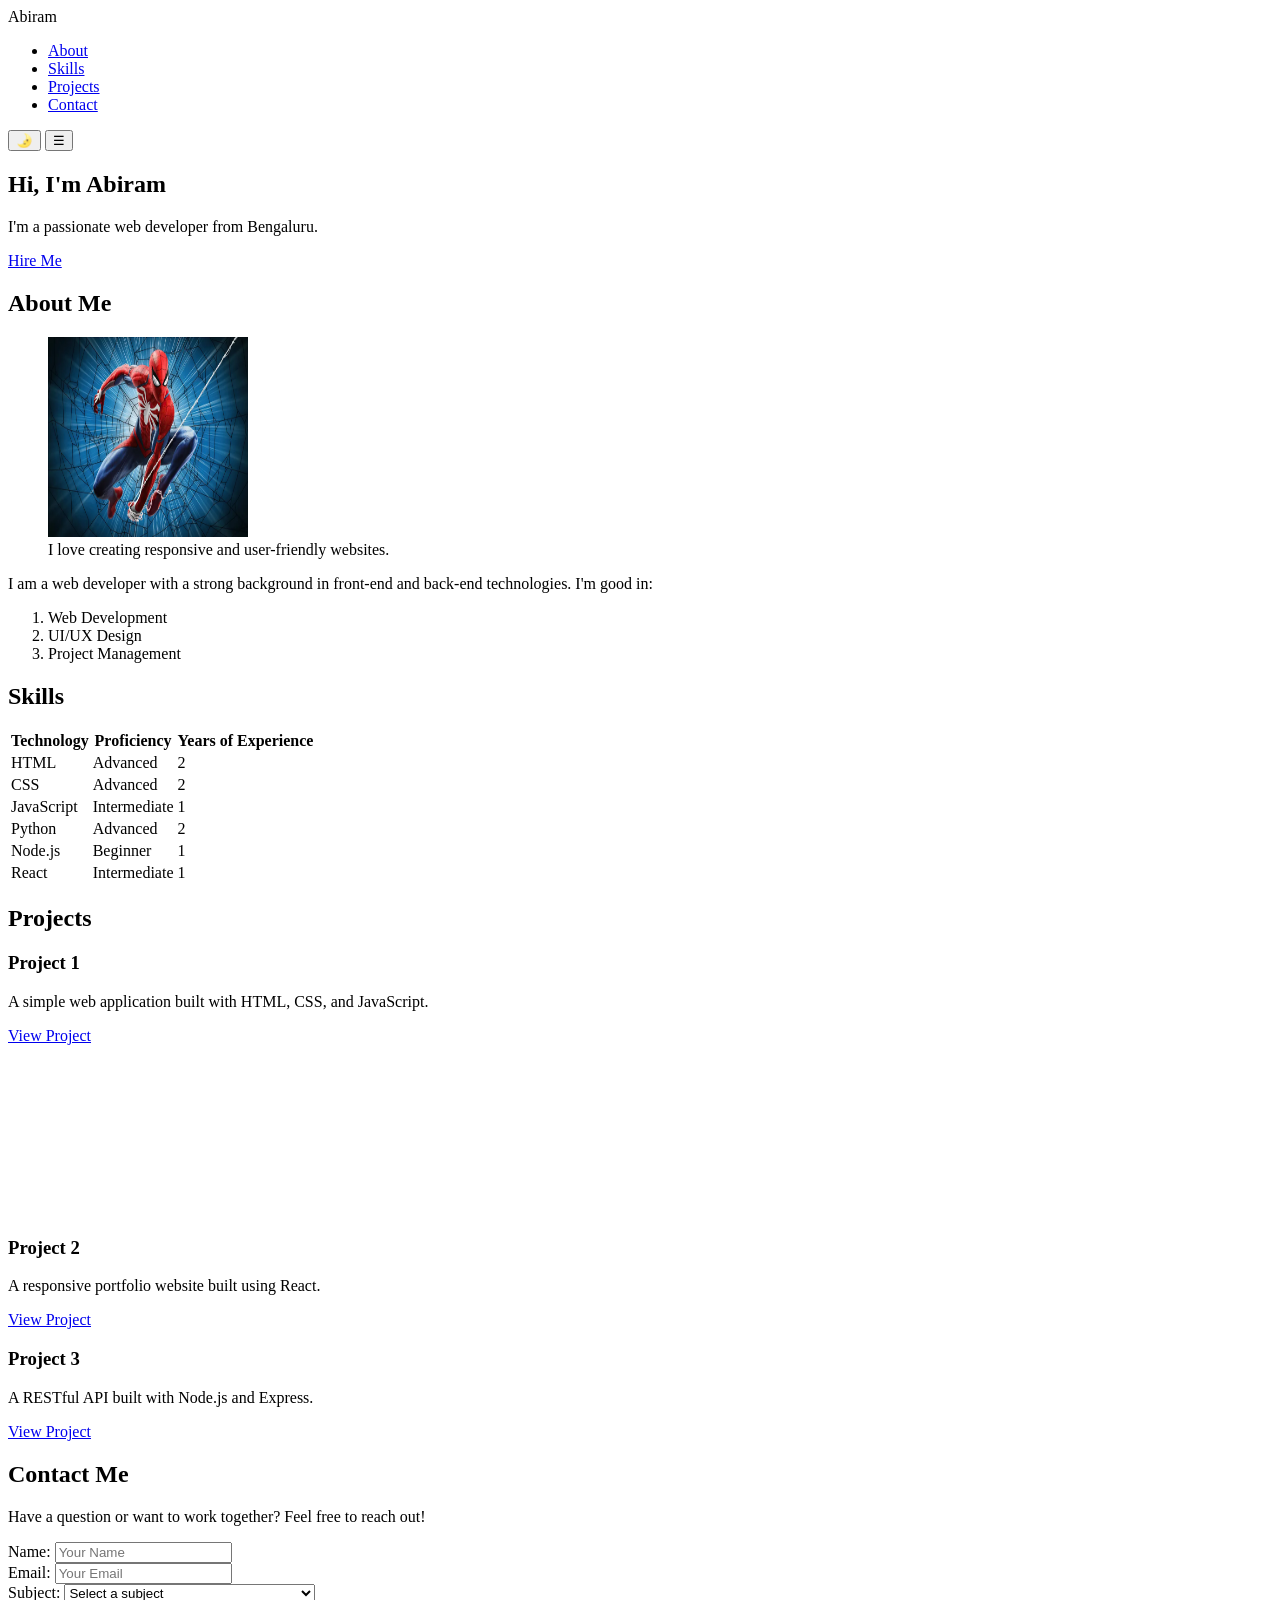
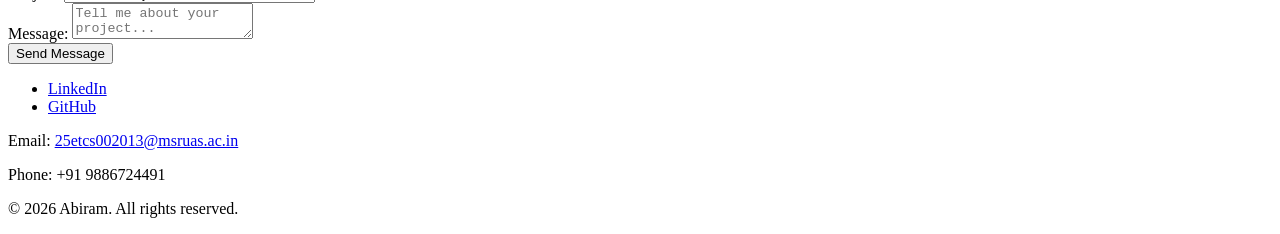
==== index.html @ 96021f85 "Day4_updates" ====
<!DOCTYPE html>
<html lang="en">
<head>
    <meta charset="UTF-8">
    <meta name="viewport" content="width=device-width, initial-scale=1.0">

    <!--SEO Meta Tags-->
    <meta name="title" content="My Portfolio | Abiram">
    <meta name="description" content="Full stack developer specialising in React, Node.js, and responsive web design. Check out my portfolio to see my projects and skills.">
    <meta name="keywords" content="Soumik, Portfolio, Web Developer, React, Node.js, HTML, CSS, JavaScript, Freelance Developer">
    <meta name="author" content="Abiram">
    <title>My Portfolio | Abiram</title>

    <!--Open Graph Meta Tags for Social Media Sharing-->
    <meta property="og:title" content="My Portfolio | Abiram">
    <meta property="og:description" content="Full stack developer specialising in React, Node.js, and responsive web design. Check out my portfolio to see my projects and skills.">
    <meta property="og:image" content="images/profile.jpg">
    <meta property="og:url" content="[Your Portfolio URL]">
    <meta property="og:type" content="website">

    <!--Twitter Card Meta Tags-->
    <meta name="twitter:card" content="summary_large_image">
    <meta name="twitter:title" content="My Portfolio | Abiram">
    <meta name="twitter:description" content="Full stack developer specialising in React, Node.js, and responsive web design. Check out my portfolio to see my projects and skills.">
    <meta name="twitter:image" content="images/profile.jpg">
    
    <!--Favicon-->
    <link rel="icon" type="image/jpg" href="images/favicon.jpg" alt="Favicon">
</head>

<body>
    <!--NAVIGATION-->
    <nav class="navbar">
        <div class="logo">Abiram</div>
        <ul class="nav-links">
            <li><a href="#about">About</a></li>
            <li><a href="#skills">Skills</a></li>
            <li><a href="#projects">Projects</a></li>
            <li><a href="#contact">Contact</a></li>
        </ul>

        <!-- FOR DARK MODE -->
        <button class="theme-toggle" title="Toggle Dark Mode" aria-label="Toggle Dark Mode">🌛</button>
 
        <!-- Mobile Menu -->
        <button class="menu-toggle" aria-label="Toggle Navigation" aria-expanded="false">☰</button>
    </nav>

    <!--HERO SECTION-->
    <section class="hero-section" id="hero">
        <header class="site-header">
             <h1 >Hi, <span class="highlight">I'm Abiram</span></h1>
            <p>I'm a passionate web developer from Bengaluru.</p>
            <div class="hero-buttons">
                <a href="#contact" class="btn">Hire Me</a>
            </div>
        </header>
    </section>

    <!--ABOUT SECTION-->
    <section id="about" class="about-section">
        <h2>About Me</h2>
        <div class="about-content">
            <figure class="profile-figure">
                <img src="images/profile.jpg" alt="Abiram's Profile Picture" width="200" height="200">
                <figcaption>I love creating responsive and user-friendly websites.</figcaption>
            </figure>
        </div>
        <div class="about-text">
            <p>I am a web developer with a strong background in front-end and back-end technologies. I'm good in:</p>
            <ol>
                <li>Web Development</li>
                <li>UI/UX Design</li>
                <li>Project Management</li>
            </ol>
        </div>
    </section>

    <!--SKILLS SECTION-->
    <section id="skills" class="skill-section">
        <h2>Skills</h2>
        <div class="skills-grid">
        <table>
        <thead>
            <tr>
                <th>Technology</th>
                <th>Proficiency</th>
                <th>Years of Experience</th>
            </tr>
        </thead>
        <tbody>
            <tr>
                <td>HTML</td>
                <td>Advanced</td>
                <td>2</td>
            </tr>
            <tr>
                <td>CSS</td>
                <td>Advanced</td>
                <td>2</td>
            </tr>
            <tr>
                <td>JavaScript</td>
                <td>Intermediate</td>
                <td>1</td>
            </tr>
            <tr>
                <td>Python</td>
                <td>Advanced</td>
                <td>2</td>
            </tr>
            <tr>
                <td>Node.js</td>
                <td>Beginner</td>
                <td>1</td>
            </tr>
            <tr>
                <td>React</td>
                <td>Intermediate</td>
                <td>1</td>
            </tr>
        </tbody>
        </table>
        </div>
    </section>

    <!--PROJECTS SECTION-->
    <section id="projects" class="projects-section">
        <h2>Projects</h2>
        <div class="project-grid">
            <article class="project-card" data-category="web">
                <h3>Project 1</h3>
                <p>A simple web application built with HTML, CSS, and JavaScript.</p>
                <a href="project1.html" class="btn">View Project</a>
            </article>

            <!--Embed YouTube Video (iframe)-->
            <div class="video-container">
                <iframe width="300" height="169" src="https://www.youtube.com/embed/tqjJrXd27m4" title="YouTube video player" frameborder="0" allowfullscreen></iframe>
            </div>

            <article class="project-card" data-category="web">
                <h3>Project 2</h3>
                <p>A responsive portfolio website built using React.</p>
                <a href="project2.html" class="btn">View Project</a>
            </article>

            <article class="project-card" data-category="web">
                <h3>Project 3</h3>
                <p>A RESTful API built with Node.js and Express.</p>
                <a href="project3.html" class="btn">View Project</a>
            </article>
        </div>
    </section>

    <!--CONTACT SECTION-->
    <section id="contact" class="contact-section">
        <h2>Contact Me</h2>
        <p>Have a question or want to work together? Feel free to reach out!</p>

        <form action="#" method="POST">
            <div class="form-group">
                <label for="name">Name:</label>
                <input type="text" id="name" name="name" placeholder="Your Name" required>
            </div>

            <div class="form-group">
                <label for="email">Email:</label>
                <input type="email" id="email" name="email" placeholder="Your Email" required>
            </div>

            <div class="form-group">
                <label for="subject">Subject:</label>
                <select id="subject" name="subject" required>
                    <option value="">Select a subject</option>
                    <option value="web development">I want to hire you for web development</option>
                    <option value="ui-ux design">I want to collaborate on UI/UX design</option>
                    <option value="other">Other</option>
                </select>
            </div>

            <div class="form-group">
                <label for="message">Message:</label>
                <textarea id="message" name="message" placeholder="Tell me about your project..." required></textarea>
            </div>
            <button type="submit">Send Message</button>
        </form>
        <nav aria-label="Social links">
            <p>
                <ul>
                    <li><a href="https://www.linkedin.com/in/abiram-o-v-0b9b82394" target="_blank">LinkedIn</a></li>
                    <li><a href="https://github.com/abiram1812" target="_blank">GitHub</a></li>
                </ul>
            </p>
        </nav>
        <p>Email: <a href="mailto:25etcs002013@msruas.ac.in">25etcs002013@msruas.ac.in</a></p>
        <p>Phone: +91 9886724491</p>
    </section>

    <!--FOOTER-->
    <footer class="site-footer">
        <p>&copy; <span class="footer-year"></span> 2026 Abiram. All rights reserved.</p>
    </footer>
</body>
</html>
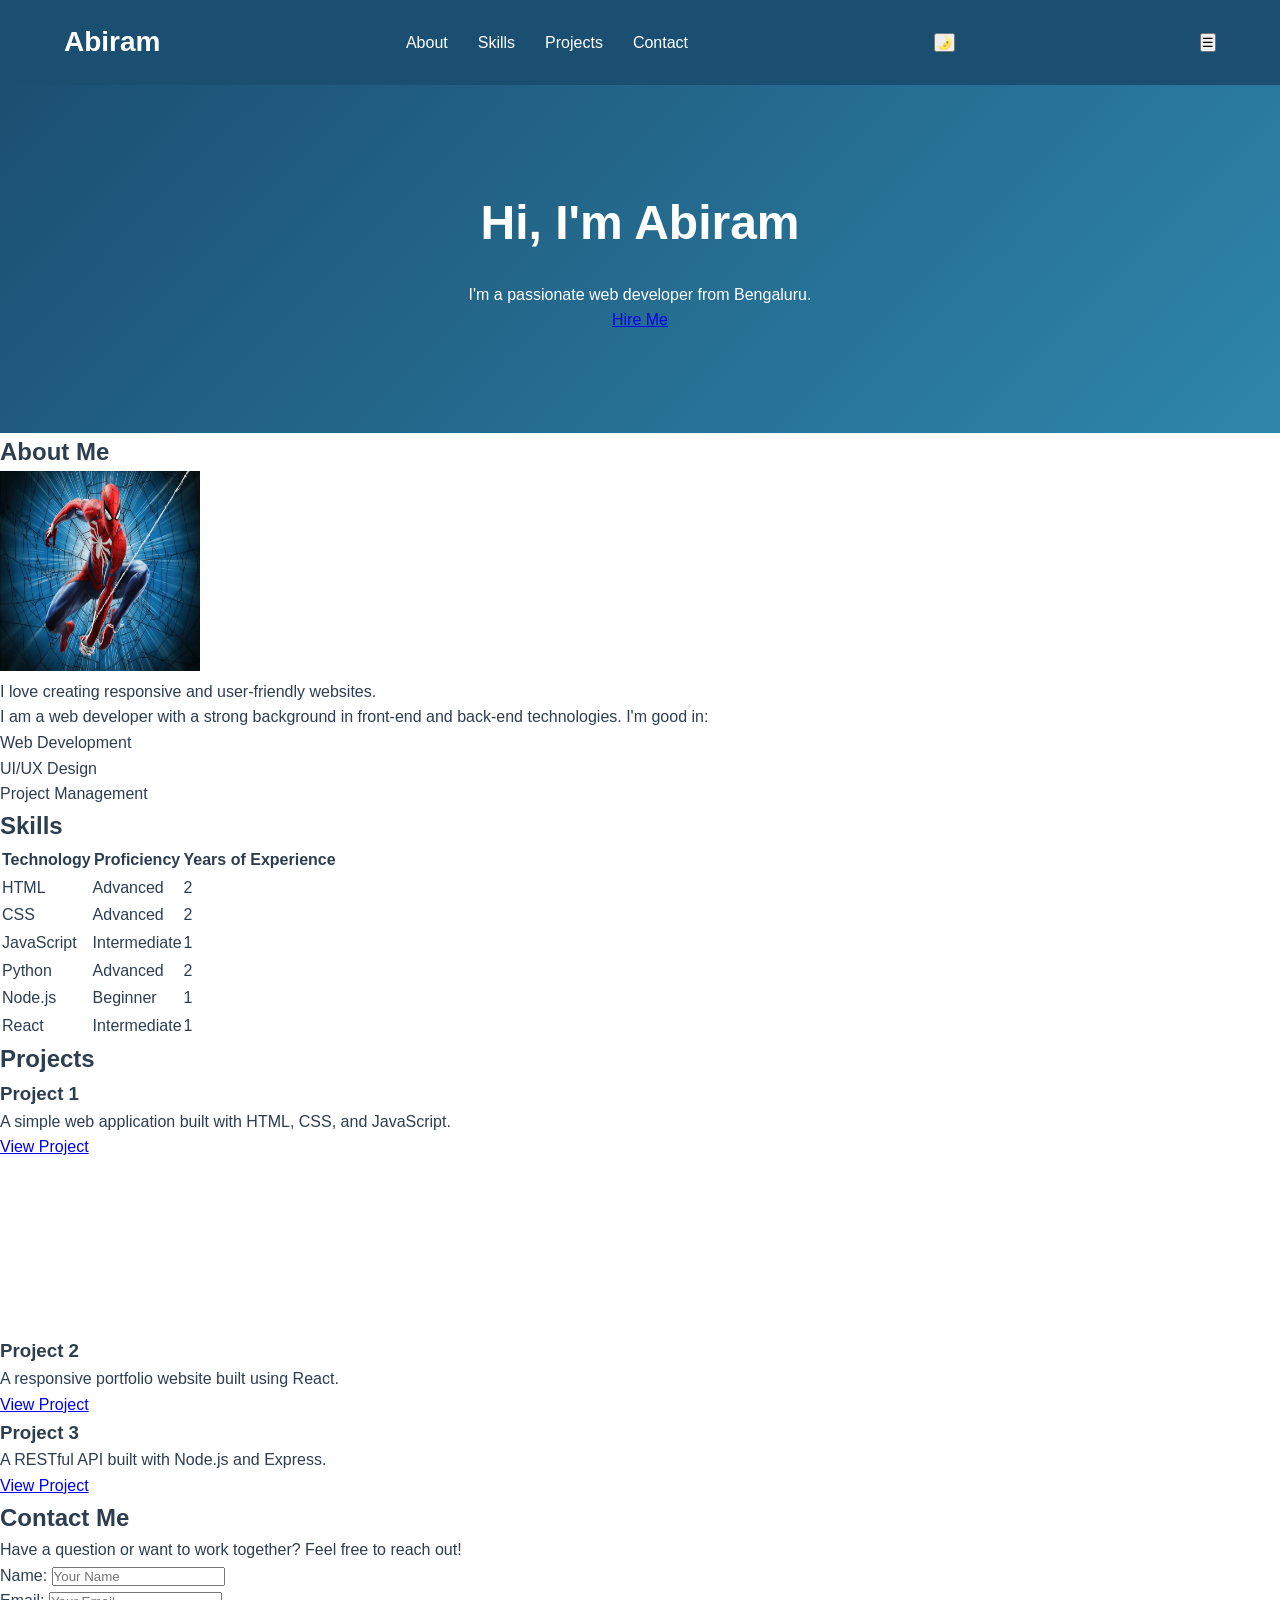
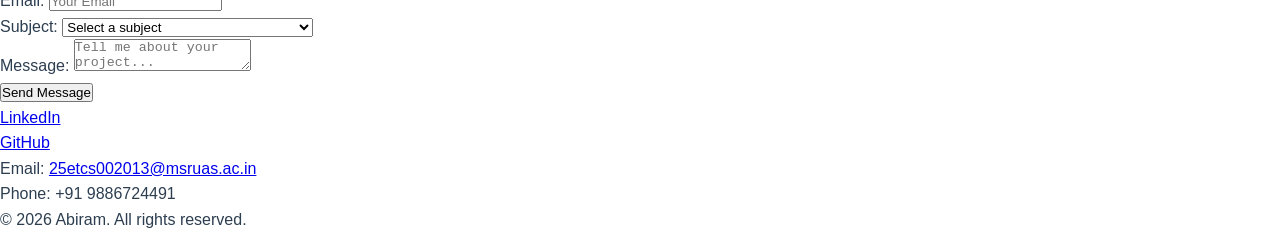
==== commit a8ac17f0: "Day5_updates" ====
--- a/index.html
+++ b/index.html
@@ -26,6 +26,7 @@
     
     <!--Favicon-->
     <link rel="icon" type="image/jpg" href="images/favicon.jpg" alt="Favicon">
+    <link rel="stylesheet" href="style.css">
 </head>
 
 <body>
--- a/style.css
+++ b/style.css
@@ -0,0 +1,73 @@
+/* style.css - Start styling your portfolio website here */
+/* === RESET & BASE === */
+* {
+    margin: 0;
+    padding: 0;
+    box-sizing: border-box;
+}
+
+/* CSS Custom Properties (Variables) - DRY Priniciple */
+:root {
+    --primary: #1B4F72;
+    --accent: #F18F01;
+    --text: #2C3E50;
+    --light: #F4F6F8;
+    --white: #FFFFFF;
+    --font-main: 'Segoe UI', Tahoma, Geneva, Verdana, sans-serif;
+}
+
+body {
+    font-family: var(--font-main);
+    color: var(--text);
+    line-height: 1.6;
+    background-color: var(--white);
+}
+
+/* NAVIGATION */
+.navbar {
+    display: flex;
+    justify-content: space-between;
+    align-items: center;
+    padding: 20px 5%;
+    background: var(--primary);
+    position: sticky;
+    top: 0;
+    z-index: 1000;
+}
+
+.logo {
+    font-size: 28px;
+    color: var(--white);
+    font-weight: bold;
+}
+
+.nav-links {
+    list-style: none;
+    display: flex;
+    gap: 30px;
+}
+
+.nav-links a {
+    color: var(--white);
+    text-decoration: none;
+    font-weight: 500;
+    transition: color 0.3s;
+}
+
+.nav-links a:hover {
+    color: var(--accent);
+}
+
+/* HERO SECTION */
+.hero-section {
+    text-align: center;
+    background: linear-gradient(135deg, var(--primary), #2E86AB);
+    color: var(--white);
+    padding: 100px 5%;
+}
+
+.hero-section h1 {
+    font-size: 3rem;
+    margin-bottom: 20px;
+ 
+}
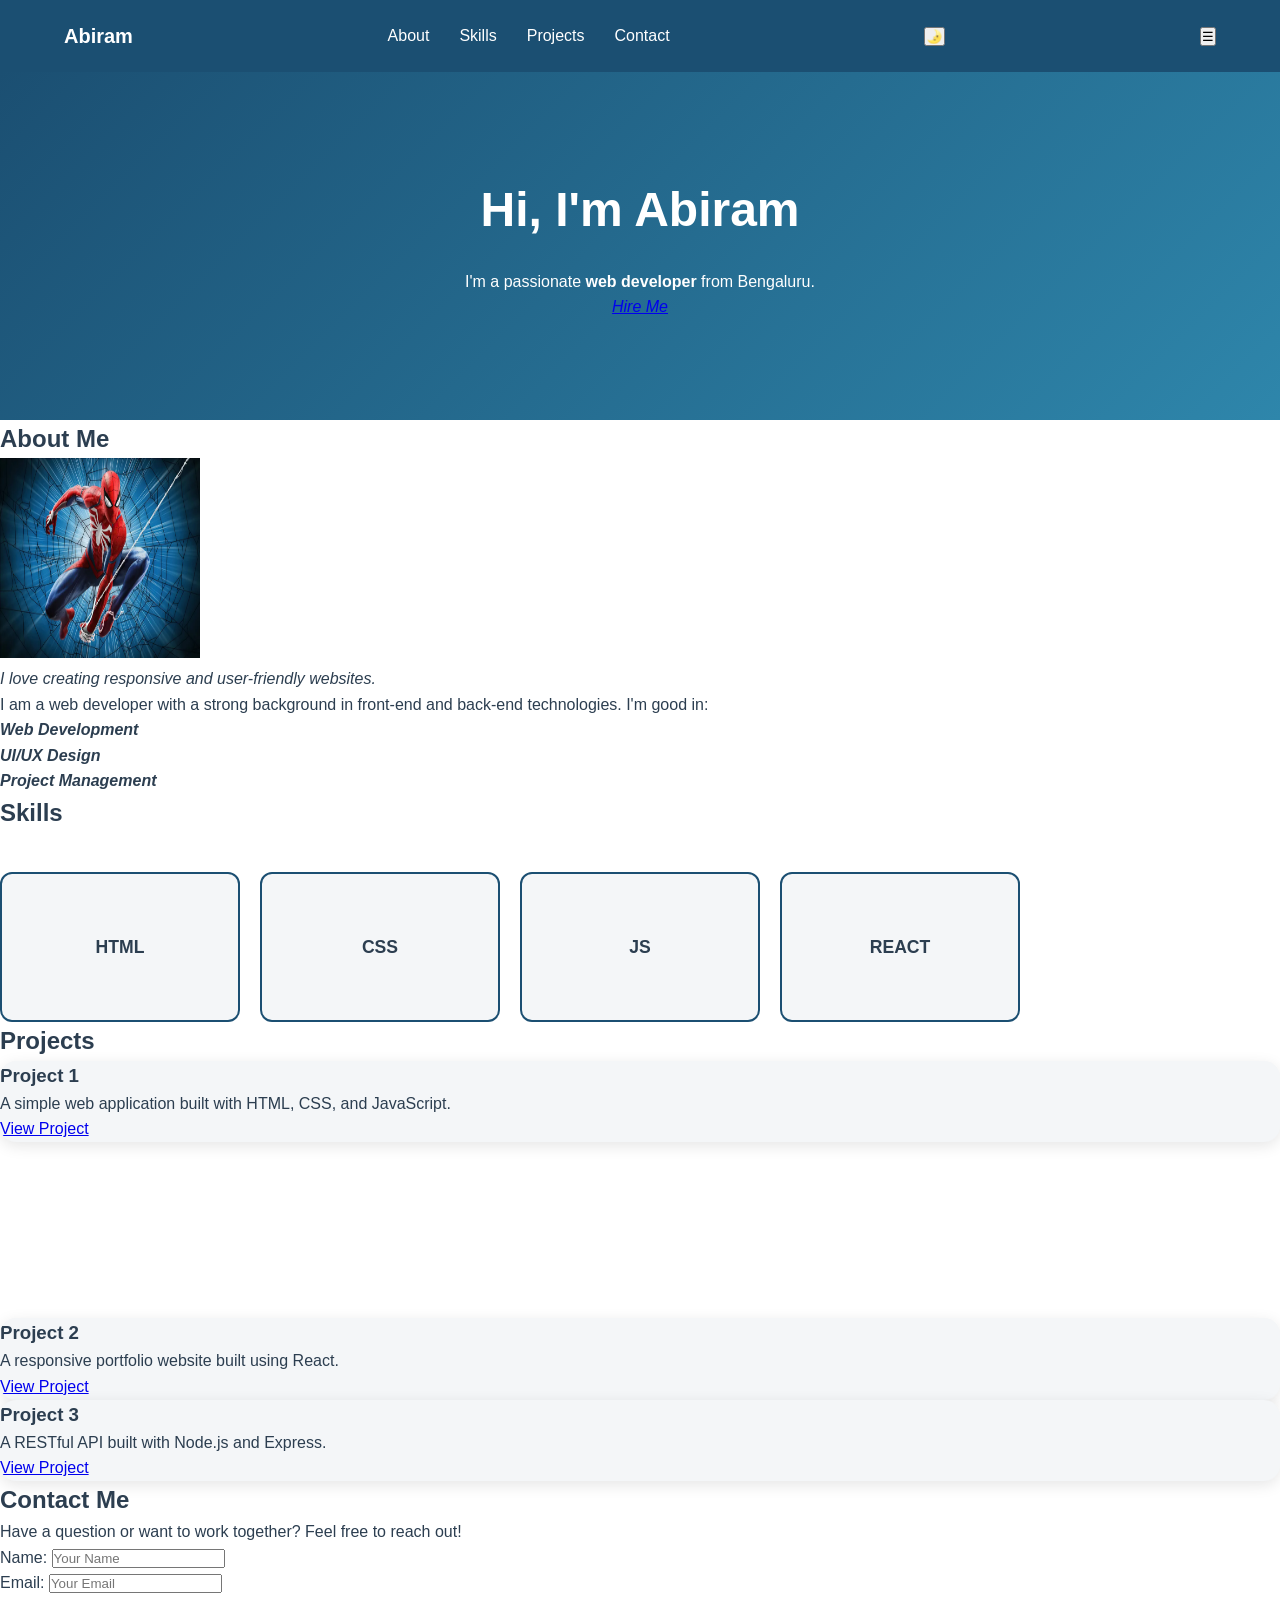
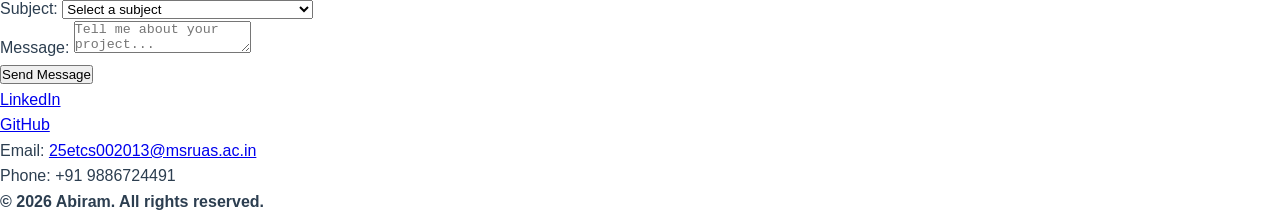
==== commit 3527f82c: "Day6_updates" ====
--- a/index.html
+++ b/index.html
@@ -32,7 +32,7 @@
 <body>
     <!--NAVIGATION-->
     <nav class="navbar">
-        <div class="logo">Abiram</div>
+        <div id="logo">Abiram</div>
         <ul class="nav-links">
             <li><a href="#about">About</a></li>
             <li><a href="#skills">Skills</a></li>
@@ -51,9 +51,9 @@
     <section class="hero-section" id="hero">
         <header class="site-header">
              <h1 >Hi, <span class="highlight">I'm Abiram</span></h1>
-            <p>I'm a passionate web developer from Bengaluru.</p>
+            <p>I'm a passionate <strong>web developer</strong> from Bengaluru.</p>
             <div class="hero-buttons">
-                <a href="#contact" class="btn">Hire Me</a>
+                <a href="#contact" class="btn"><em>Hire Me</em></a>
             </div>
         </header>
     </section>
@@ -64,72 +64,58 @@
         <div class="about-content">
             <figure class="profile-figure">
                 <img src="images/profile.jpg" alt="Abiram's Profile Picture" width="200" height="200">
-                <figcaption>I love creating responsive and user-friendly websites.</figcaption>
+                <figcaption><em>I love creating responsive and user-friendly websites.</em></figcaption>
             </figure>
         </div>
         <div class="about-text">
             <p>I am a web developer with a strong background in front-end and back-end technologies. I'm good in:</p>
-            <ol>
+            <ol><em><strong>
                 <li>Web Development</li>
                 <li>UI/UX Design</li>
                 <li>Project Management</li>
-            </ol>
+            </ol></em></strong>
         </div>
     </section>
 
     <!--SKILLS SECTION-->
     <section id="skills" class="skill-section">
-        <h2>Skills</h2>
-        <div class="skills-grid">
-        <table>
-        <thead>
-            <tr>
-                <th>Technology</th>
-                <th>Proficiency</th>
-                <th>Years of Experience</th>
-            </tr>
-        </thead>
-        <tbody>
-            <tr>
-                <td>HTML</td>
-                <td>Advanced</td>
-                <td>2</td>
-            </tr>
-            <tr>
-                <td>CSS</td>
-                <td>Advanced</td>
-                <td>2</td>
-            </tr>
-            <tr>
-                <td>JavaScript</td>
-                <td>Intermediate</td>
-                <td>1</td>
-            </tr>
-            <tr>
-                <td>Python</td>
-                <td>Advanced</td>
-                <td>2</td>
-            </tr>
-            <tr>
-                <td>Node.js</td>
-                <td>Beginner</td>
-                <td>1</td>
-            </tr>
-            <tr>
-                <td>React</td>
-                <td>Intermediate</td>
-                <td>1</td>
-            </tr>
-        </tbody>
-        </table>
+    <h2>Skills</h2>
+    <div class="skills-grid">
+        <div class="skill-item">
+            <span class="skill-name">HTML</span>
+            <div class="skill-info">
+                <span class="level">Advanced</span>
+                <span class="years">2+ Years Experience</span>
+            </div>
         </div>
+        <div class="skill-item">
+            <span class="skill-name">CSS</span>
+            <div class="skill-info">
+                <span class="level">Advanced</span>
+                <span class="years">2+ Years Experience</span>
+            </div>
+        </div>
+        <div class="skill-item">
+            <span class="skill-name">JS</span>
+            <div class="skill-info">
+                <span class="level">Intermediate</span>
+                <span class="years">1+ Year Experience</span>
+            </div>
+        </div>
+        <div class="skill-item">
+            <span class="skill-name">REACT</span>
+            <div class="skill-info">
+                <span class="level">Intermediate</span>
+                <span class="years">6+ Months Experience</span>
+            </div>
+        </div>
+    </div>
     </section>
-
     <!--PROJECTS SECTION-->
     <section id="projects" class="projects-section">
         <h2>Projects</h2>
         <div class="project-grid">
-            <article class="project-card" data-category="web">
+            <article class="project-card" data-category="web" data-year="2025">
                 <h3>Project 1</h3>
                 <p>A simple web application built with HTML, CSS, and JavaScript.</p>
                 <a href="project1.html" class="btn">View Project</a>
@@ -140,13 +126,13 @@
                 <iframe width="300" height="169" src="https://www.youtube.com/embed/tqjJrXd27m4" title="YouTube video player" frameborder="0" allowfullscreen></iframe>
             </div>
 
-            <article class="project-card" data-category="web">
+            <article class="project-card" data-category="web" data-year="2025">
                 <h3>Project 2</h3>
                 <p>A responsive portfolio website built using React.</p>
                 <a href="project2.html" class="btn">View Project</a>
             </article>
 
-            <article class="project-card" data-category="web">
+            <article class="project-card" data-category="web" data-year="2026">
                 <h3>Project 3</h3>
                 <p>A RESTful API built with Node.js and Express.</p>
                 <a href="project3.html" class="btn">View Project</a>
@@ -199,8 +185,8 @@
     </section>
 
     <!--FOOTER-->
-    <footer class="site-footer">
+    <footer class="site-footer"><strong>
         <p>&copy; <span class="footer-year"></span> 2026 Abiram. All rights reserved.</p>
-    </footer>
+    </footer></strong>
 </body>
 </html>
--- a/style.css
+++ b/style.css
@@ -35,8 +35,8 @@
     z-index: 1000;
 }
 
-.logo {
-    font-size: 28px;
+#logo {
+    font-size: 20px;
     color: var(--white);
     font-weight: bold;
 }
@@ -70,4 +70,143 @@
     font-size: 3rem;
     margin-bottom: 20px;
  
+}
+
+/* SKILLS SECTION */
+.skills-grid {
+    display: grid;
+    grid-template-columns: repeat(auto-fill, minmax(200px, 1fr));
+    gap: 20px;
+    margin-top: 40px;
+}
+
+.skill-item {
+    background: var(--light);
+    padding: 20px;
+    border: 2px solid var(--primary);
+    border-radius: 12px;
+    text-align: center;
+    font-weight: bold;
+    font-size: 1.1rem;
+    transition: transform 0.3s, box-shadow 0.3s;
+    position: relative;
+    overflow: hidden;
+    min-height: 150px;
+    display: flex;
+    align-items: center;
+    justify-content: center;
+}
+
+.skill-item:hover {
+    transform: translateY(-5px);
+    box-shadow: 0 10px 20px rgba(0, 0, 0, 0.15);
+}
+
+.skill-name {
+    transition: opacity 0.3s ease, transform 0.3s ease;
+}
+
+.skill-item:hover .skill-name {
+    opacity: 0;
+    transform: scale(0.9);
+}
+
+.skill-info {
+    position: absolute;
+    inset: 0;
+    display: flex;
+    flex-direction: column;
+    align-items: center;
+    justify-content: center;
+    gap: 6px;
+    padding: 10px;
+    background: var(--primary);
+    color: var(--light);
+    opacity: 0;
+    transform: translateY(15px);
+    transition: opacity 0.3s ease, transform 0.3s ease;
+    border-radius: 10px;
+}
+
+.skill-item:hover .skill-info {
+    opacity: 1;
+    transform: translateY(0);
+}
+
+.skill-info .level {
+    font-size: 1rem;
+}
+
+.skill-info .years {
+    font-size: 0.85rem;
+    font-weight: normal;
+    opacity: 0.9;
+}
+
+/* PROJECTS SECTION */
+.projects-grid {
+    display: grid;
+    grid-template-columns: repeat(auto-fill, minmax(300px, 1fr));
+    gap: 30px;
+    margin-top: 40px;
+}
+
+.project-card {
+    background: var(--light);
+    border-radius: 16px;
+    overflow: hidden;
+    box-shadow: 0 4px 15px rgba(0, 0, 0, 0.1);
+    transition: transform 0.3s, box-shadow 0.3s;
+    display: flex;
+    flex-direction: column;
+}
+
+.project-card:hover {
+    transform: translateY(-8px);
+    box-shadow: 0 15px 40px rgba(0, 0, 0, 0.2);
+}
+
+.project-card img {
+    width: 100%;
+    height: 200px;
+    object-fit: cover;
+}
+
+.project-card-body {
+    padding: 20px;
+    flex: 1;
+    display: flex;
+    flex-direction: column;
+}
+
+.projects-grid {
+    display: grid;
+    grid-template-columns: 1fr;
+    gap: 30px;
+    margin-top: 40px;
+}
+
+@media (min-width: 600px) {
+    .projects-grid {
+        grid-template-columns: repeat(2, 1fr);
+    }
+}
+
+@media (min-width: 1024px) {
+    .projects-grid {
+        grid-template-columns: repeat(3, 1fr);
+    }
+}
+
+@media (max-width: 480px) {
+    .navbar {
+        flex-wrap: wrap;
+        gap: 10px;
+    }
+
+    .nav-links {
+        flex-wrap: wrap;
+        justify-content: center;
+        gap: 15px;
+    }
 }
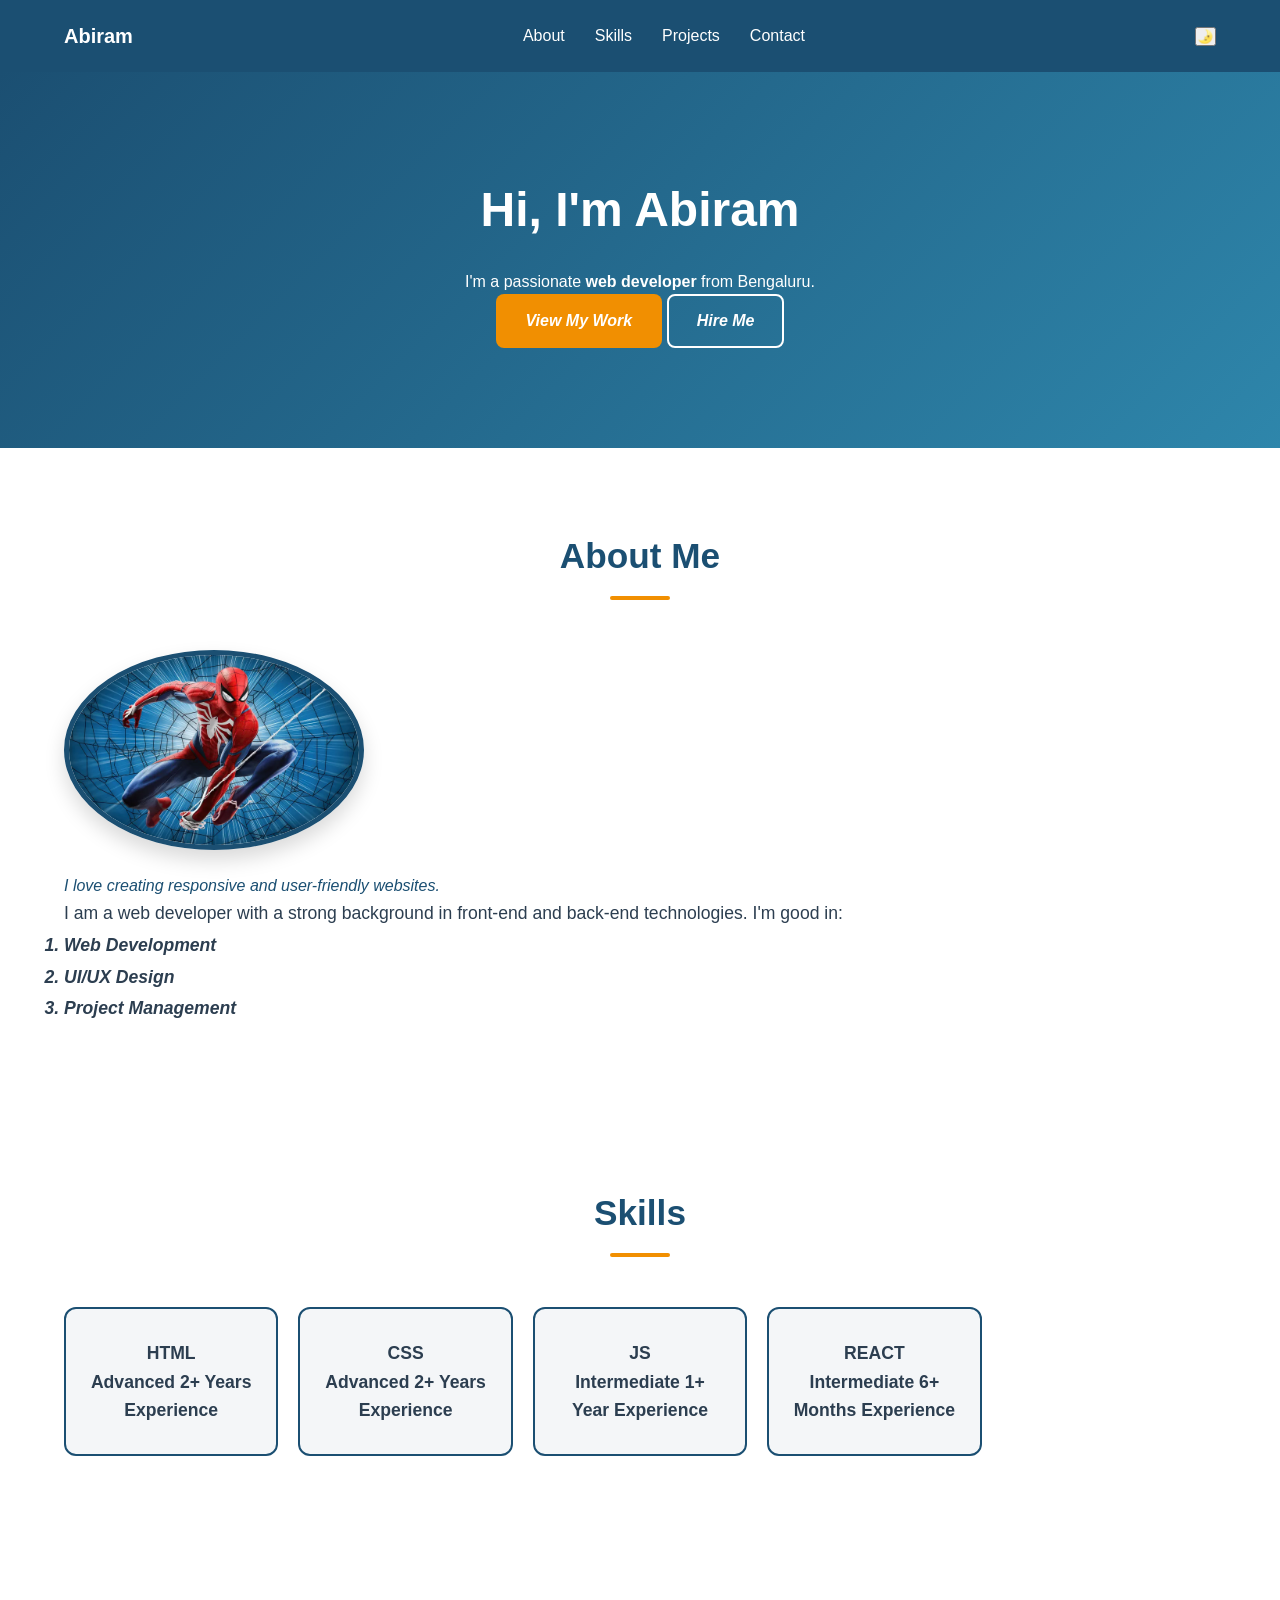
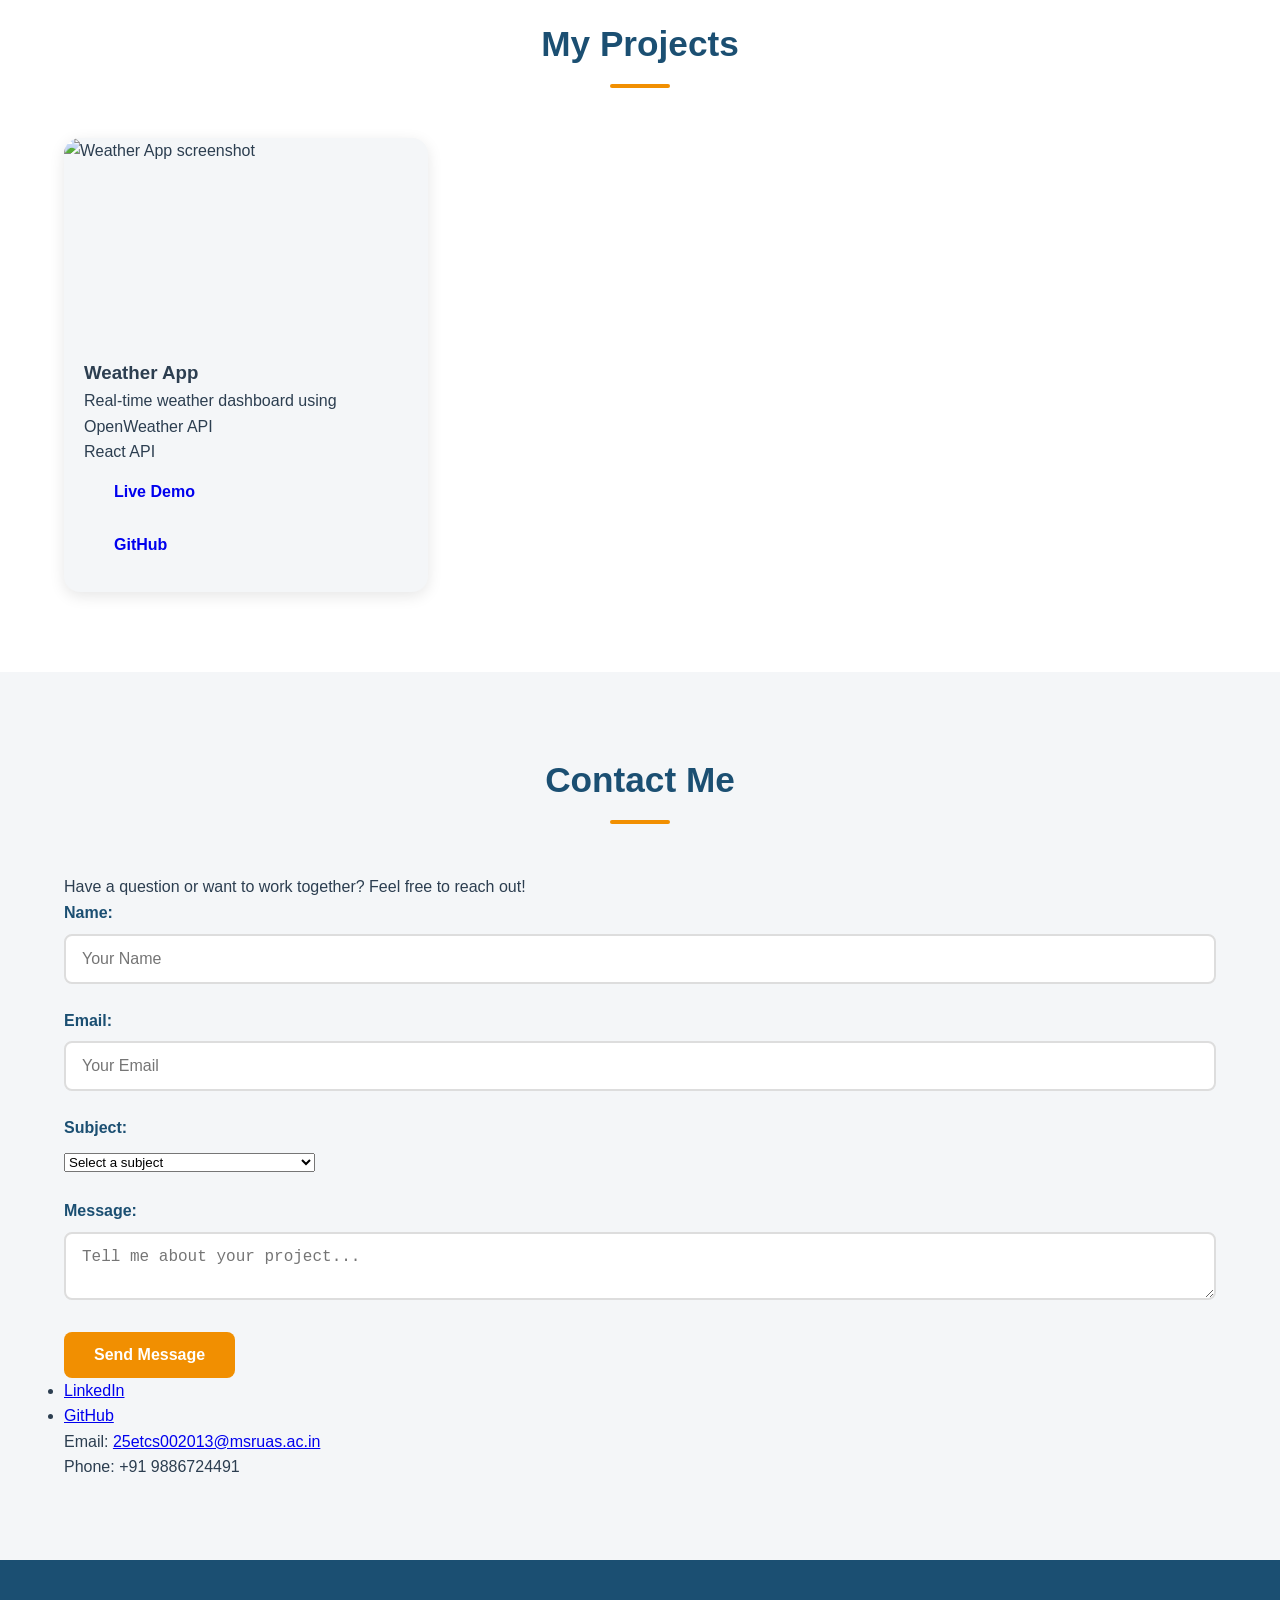
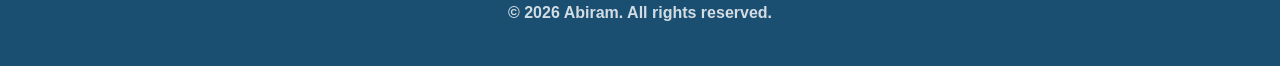
==== commit ab84a01c: "Day7_updates" ====
--- a/index.html
+++ b/index.html
@@ -53,7 +53,8 @@
              <h1 >Hi, <span class="highlight">I'm Abiram</span></h1>
             <p>I'm a passionate <strong>web developer</strong> from Bengaluru.</p>
             <div class="hero-buttons">
-                <a href="#contact" class="btn"><em>Hire Me</em></a>
+                <a href="#projects" class="btn btn-primary"><em>View My Work</em></a>
+                <a href="#contact" class="btn btn-secondary"><em>Hire Me</em></a>
             </div>
         </header>
     </section>
@@ -111,33 +112,25 @@
         </div>
     </div>
     </section>
-    <!--PROJECTS SECTION-->
+    
+    <!-- PROJECTS SECTION -->
     <section id="projects" class="projects-section">
-        <h2>Projects</h2>
-        <div class="project-grid">
-            <article class="project-card" data-category="web" data-year="2025">
-                <h3>Project 1</h3>
-                <p>A simple web application built with HTML, CSS, and JavaScript.</p>
-                <a href="project1.html" class="btn">View Project</a>
-            </article>
-
-            <!--Embed YouTube Video (iframe)-->
-            <div class="video-container">
-                <iframe width="300" height="169" src="https://www.youtube.com/embed/tqjJrXd27m4" title="YouTube video player" frameborder="0" allowfullscreen></iframe>
-            </div>
-
-            <article class="project-card" data-category="web" data-year="2025">
-                <h3>Project 2</h3>
-                <p>A responsive portfolio website built using React.</p>
-                <a href="project2.html" class="btn">View Project</a>
-            </article>
-
-            <article class="project-card" data-category="web" data-year="2026">
-                <h3>Project 3</h3>
-                <p>A RESTful API built with Node.js and Express.</p>
-                <a href="project3.html" class="btn">View Project</a>
-            </article>
+    <h2>My Projects</h2>
+    <div class="projects-grid">
+        <article class="project-card" data-category="web">
+        <img src="project1.jpg" alt="Weather App screenshot">
+        <div class="project-card-body">
+            <h3>Weather App</h3>
+        <p>Real-time weather dashboard using OpenWeather API</p>
+        <div class="project-tags">
+            <span class="tag">React</span>
+            <span class="tag">API</span>
         </div>
+        <a href="#" class="btn">Live Demo</a>
+        <a href="#" class="btn">GitHub</a>
+        </div>
+        </article>
+    </div>
     </section>
 
     <!--CONTACT SECTION-->
@@ -170,7 +163,7 @@
                 <label for="message">Message:</label>
                 <textarea id="message" name="message" placeholder="Tell me about your project..." required></textarea>
             </div>
-            <button type="submit">Send Message</button>
+            <button type="submit" class="btn btn-primary">Send Message</button>
         </form>
         <nav aria-label="Social links">
             <p>
--- a/style.css
+++ b/style.css
@@ -74,79 +74,32 @@
 
 /* SKILLS SECTION */
 .skills-grid {
-    display: grid;
-    grid-template-columns: repeat(auto-fill, minmax(200px, 1fr));
+    display:grid;
+    grid-template-columns: repeat(auto-fill,minmax(200px,1fr));
     gap: 20px;
     margin-top: 40px;
 }
 
 .skill-item {
     background: var(--light);
-    padding: 20px;
     border: 2px solid var(--primary);
     border-radius: 12px;
+    padding: 30px 20px;
     text-align: center;
     font-weight: bold;
     font-size: 1.1rem;
     transition: transform 0.3s, box-shadow 0.3s;
-    position: relative;
-    overflow: hidden;
-    min-height: 150px;
-    display: flex;
-    align-items: center;
-    justify-content: center;
 }
 
 .skill-item:hover {
     transform: translateY(-5px);
-    box-shadow: 0 10px 20px rgba(0, 0, 0, 0.15);
-}
-
-.skill-name {
-    transition: opacity 0.3s ease, transform 0.3s ease;
-}
-
-.skill-item:hover .skill-name {
-    opacity: 0;
-    transform: scale(0.9);
-}
-
-.skill-info {
-    position: absolute;
-    inset: 0;
-    display: flex;
-    flex-direction: column;
-    align-items: center;
-    justify-content: center;
-    gap: 6px;
-    padding: 10px;
-    background: var(--primary);
-    color: var(--light);
-    opacity: 0;
-    transform: translateY(15px);
-    transition: opacity 0.3s ease, transform 0.3s ease;
-    border-radius: 10px;
-}
-
-.skill-item:hover .skill-info {
-    opacity: 1;
-    transform: translateY(0);
-}
-
-.skill-info .level {
-    font-size: 1rem;
-}
-
-.skill-info .years {
-    font-size: 0.85rem;
-    font-weight: normal;
-    opacity: 0.9;
+    box-shadow: 0 10px 30px rgba(0,0,0,0.15);
 }
 
 /* PROJECTS SECTION */
 .projects-grid {
-    display: grid;
-    grid-template-columns: repeat(auto-fill, minmax(300px, 1fr));
+    display:grid;
+    grid-template-columns: repeat(auto-fill,minmax(300px,1fr));
     gap: 30px;
     margin-top: 40px;
 }
@@ -155,7 +108,7 @@
     background: var(--light);
     border-radius: 16px;
     overflow: hidden;
-    box-shadow: 0 4px 15px rgba(0, 0, 0, 0.1);
+    box-shadow: 0 4px 15px rgba(0,0,0,0.1);
     transition: transform 0.3s, box-shadow 0.3s;
     display: flex;
     flex-direction: column;
@@ -163,50 +116,214 @@
 
 .project-card:hover {
     transform: translateY(-8px);
-    box-shadow: 0 15px 40px rgba(0, 0, 0, 0.2);
+    box-shadow: 0 15px 40px rgba(0,0,0,0.2);
 }
 
 .project-card img {
     width: 100%;
-    height: 200px;
+    height:200px;
     object-fit: cover;
 }
 
 .project-card-body {
-    padding: 20px;
+  padding: 20px;
+  flex: 1;
+  display: flex;
+  flex-direction: column;
+}
+
+/* BUTTONS SECTION */
+.btn {
+    display: inline-block;
+    padding: 12px 28px;
+    border-radius: 8px;
+    text-decoration: none;
+    font-weight: 600;
+    font-size: 1rem;
+    cursor: pointer;
+    border: 2px solid transparent;
+    transition: all 0.3s ease;
+}
+
+.btn-primary {
+    background: var(--accent);
+    color: var(--white);
+}
+
+.btn-primary:hover {
+    background: transparent;
+    color: var(--accent);
+    border-color: var(--accent);
+}
+
+.btn-secondary {
+    background: transparent;
+    color: var(--white);
+    border-color: var(--white);
+}
+
+.btn-secondary:hover {
+    background: var(--white);
+    color: var(--primary);
+}
+
+/* ABOUT SECTION */
+.about-content {
+    align-items: center;
+    justify-content: center;
+    gap:50px;
+    max-width: 1000px;
+}
+
+.profile-figure img {
+    width: 100%;
+    max-width: 300px;
+    aspect-ratio: 1/1; 
+    object-fit: cover; 
+    border-radius: 50%; 
+    border: 5px solid var(--primary);
+    box-shadow: 0 10px 20px rgba(0,0,0,0.15);
+    transition: transform 0.3s ease;
+}
+
+.profile-figure img:hover {
+    transform: scale(1.05);
+}
+
+.profile-figure figcaption {
+    margin-top: 15px;
+    font-style: italic;
+    font-weight: 500;
+    color: var(--primary);
+}
+
+.about-text {
     flex: 1;
-    display: flex;
-    flex-direction: column;
-}
-
-.projects-grid {
-    display: grid;
-    grid-template-columns: 1fr;
-    gap: 30px;
-    margin-top: 40px;
-}
-
-@media (min-width: 600px) {
-    .projects-grid {
-        grid-template-columns: repeat(2, 1fr);
+    font-size: 1.1rem;
+    line-height: 1.8;
+   
+}
+ 
+/* SECTION STYLES */
+section {
+    padding: 80px 5%;
+}
+
+section h2 {
+    text-align: center;
+    font-size: 2.2rem;
+    margin-bottom: 50px;
+    color: var(--primary);
+}
+ 
+section h2::after {
+    content: '';
+    display: block;
+    width: 60px;
+    height: 4px;
+    background: var(--accent);
+    margin: 12px auto 0;
+    border-radius: 2px;
+}
+ 
+/* ANIMATIONS */
+@keyframes fadeInUp {
+    from { opacity: 0; transform: translateY(30px); }
+    to { opacity: 1; transform: translateY(0); }
+}
+
+.hero-section h1 {
+    animation: fadeInUp 0.8s ease 0.2s both;
+}
+
+.tagline {
+    animation: fadeInUp 0.8s ease 0.4s both;
+}
+
+.hero-buttons {
+    animation: fadeInUp 0.8s ease 0.6s both;
+}
+ 
+/* CONTACT FORM */
+.contact-section {
+    background: var(--light);
+}
+ 
+.form-group {
+    margin-bottom: 24px;
+}
+ 
+.form-group label {
+    display: block;
+    margin-bottom: 8px;
+    font-weight: 600;
+    color: var(--primary);
+}
+ 
+.form-group input,
+.form-group textarea,
+.form-select {
+    width: 100%;
+    padding: 14px 16px;
+    border: 2px solid #DDD;
+    border-radius: 8px;
+    font-size: 1rem;
+    transition: border-color 0.3s;
+}
+
+.form-group input:focus,
+.form-group textarea:focus,
+.form-group .form-select:focus {
+    border-color: var(--primary);
+    outline: none;
+    box-shadow: 0 0 0 3px rgba(27, 79, 114, 0.2);
+}
+ 
+/* FOOTER */
+.site-footer {
+    background: var(--primary);
+    color: rgba(255, 255, 255, 0.8);
+    text-align: center;
+    padding: 40px 5%;
+}
+ 
+/* RESPONSIVE */
+@media (max-width: 768px) {
+    .nav-links { display: none;}
+    .menu-toggle {display: block;}
+    .hero-section h1 {font-size: 2rem;}
+    .projects-grid {grid-template-columns: 1fr;}
+}
+ 
+/* MOBILE NAVIGATION */
+.menu-toggle {
+    display: none;
+    background: none;
+    border: none;
+    color: #fff;
+    font-size: 30px;
+    cursor: pointer;
+ 
+}
+
+@media (max-width:768px) {
+    .menu-toggle {
+        display:block;
     }
-}
-
-@media (min-width: 1024px) {
-    .projects-grid {
-        grid-template-columns: repeat(3, 1fr);
+    .nav-links {
+        display:none;
+        position:absolute;
+        top:70px;
+        left:0;
+        width:100%;
+        background:#1B4F72;
+        flex-direction:column;
+        text-align:center;
+        padding:20px 0;
+        gap:20px;
     }
-}
-
-@media (max-width: 480px) {
-    .navbar {
-        flex-wrap: wrap;
-        gap: 10px;
+.nav-links.open {
+        display:flex;
+ 
     }
-
-    .nav-links {
-        flex-wrap: wrap;
-        justify-content: center;
-        gap: 15px;
-    }
-}+}
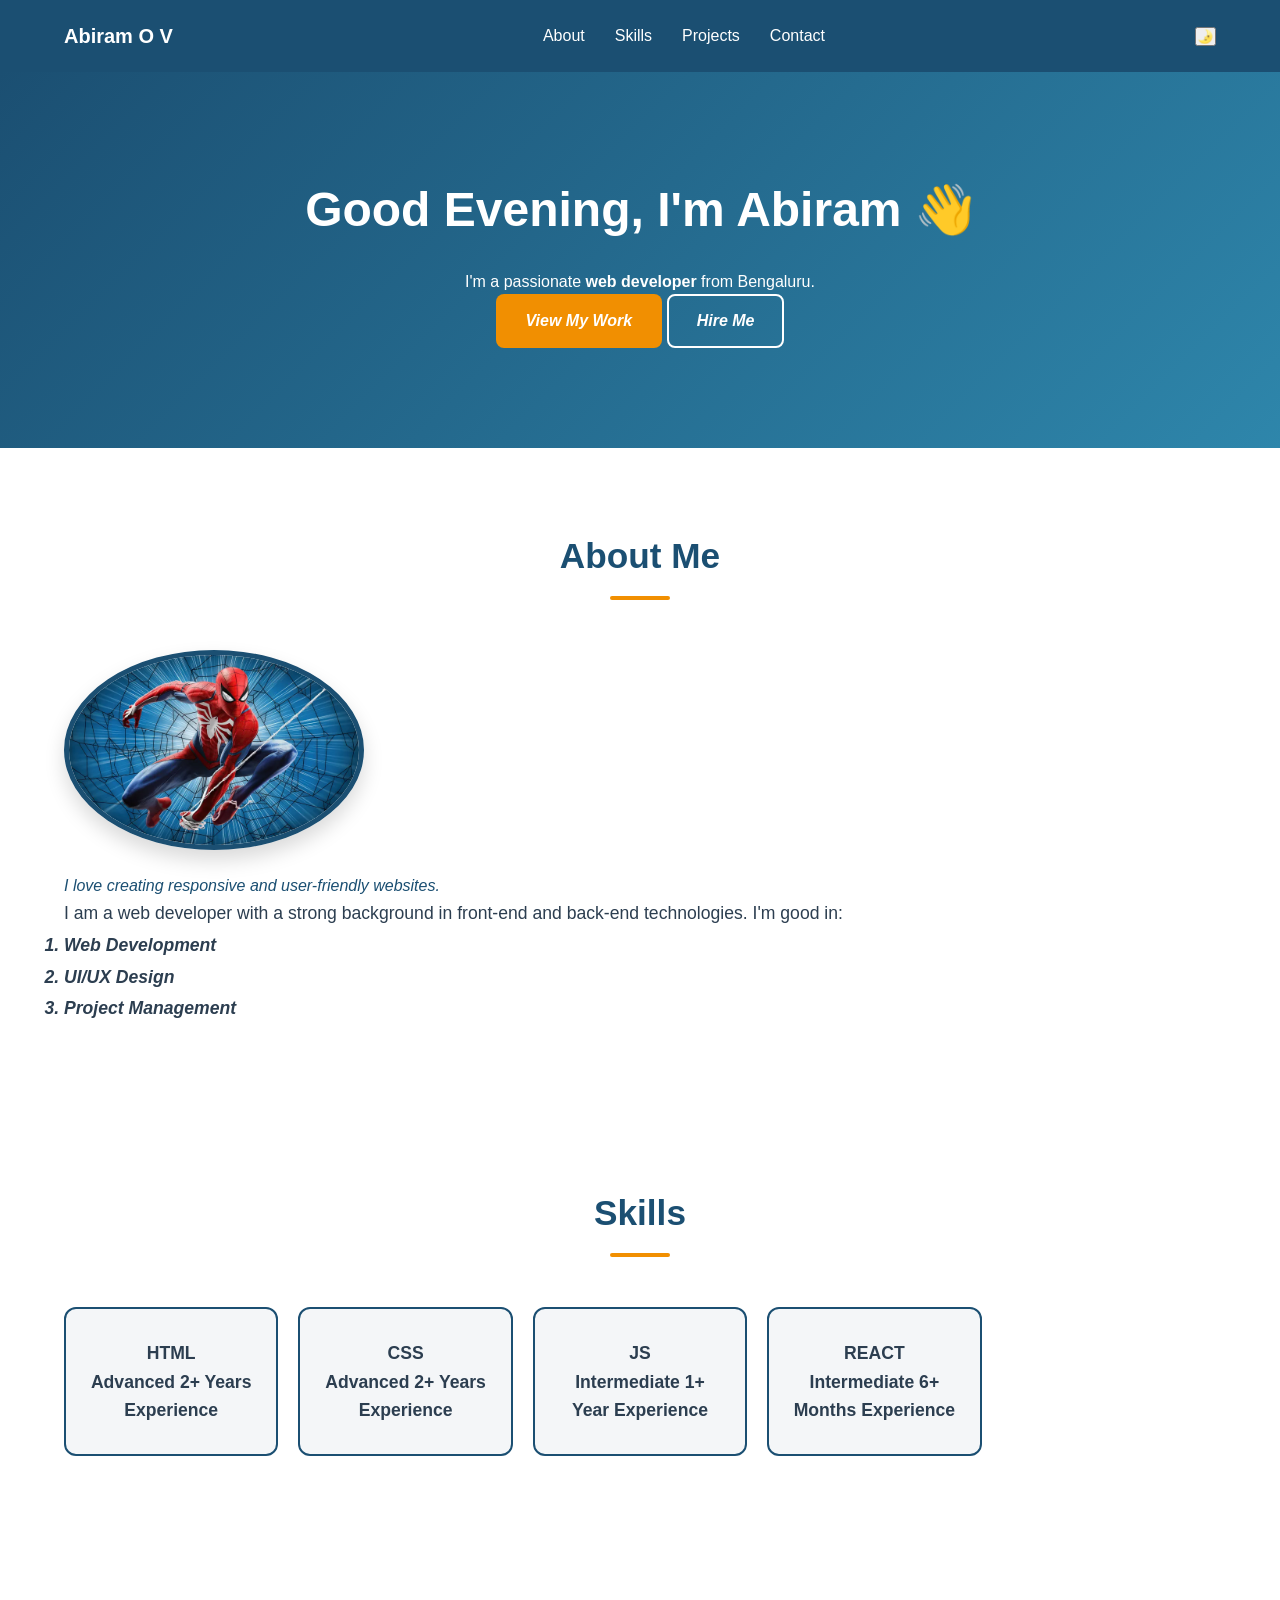
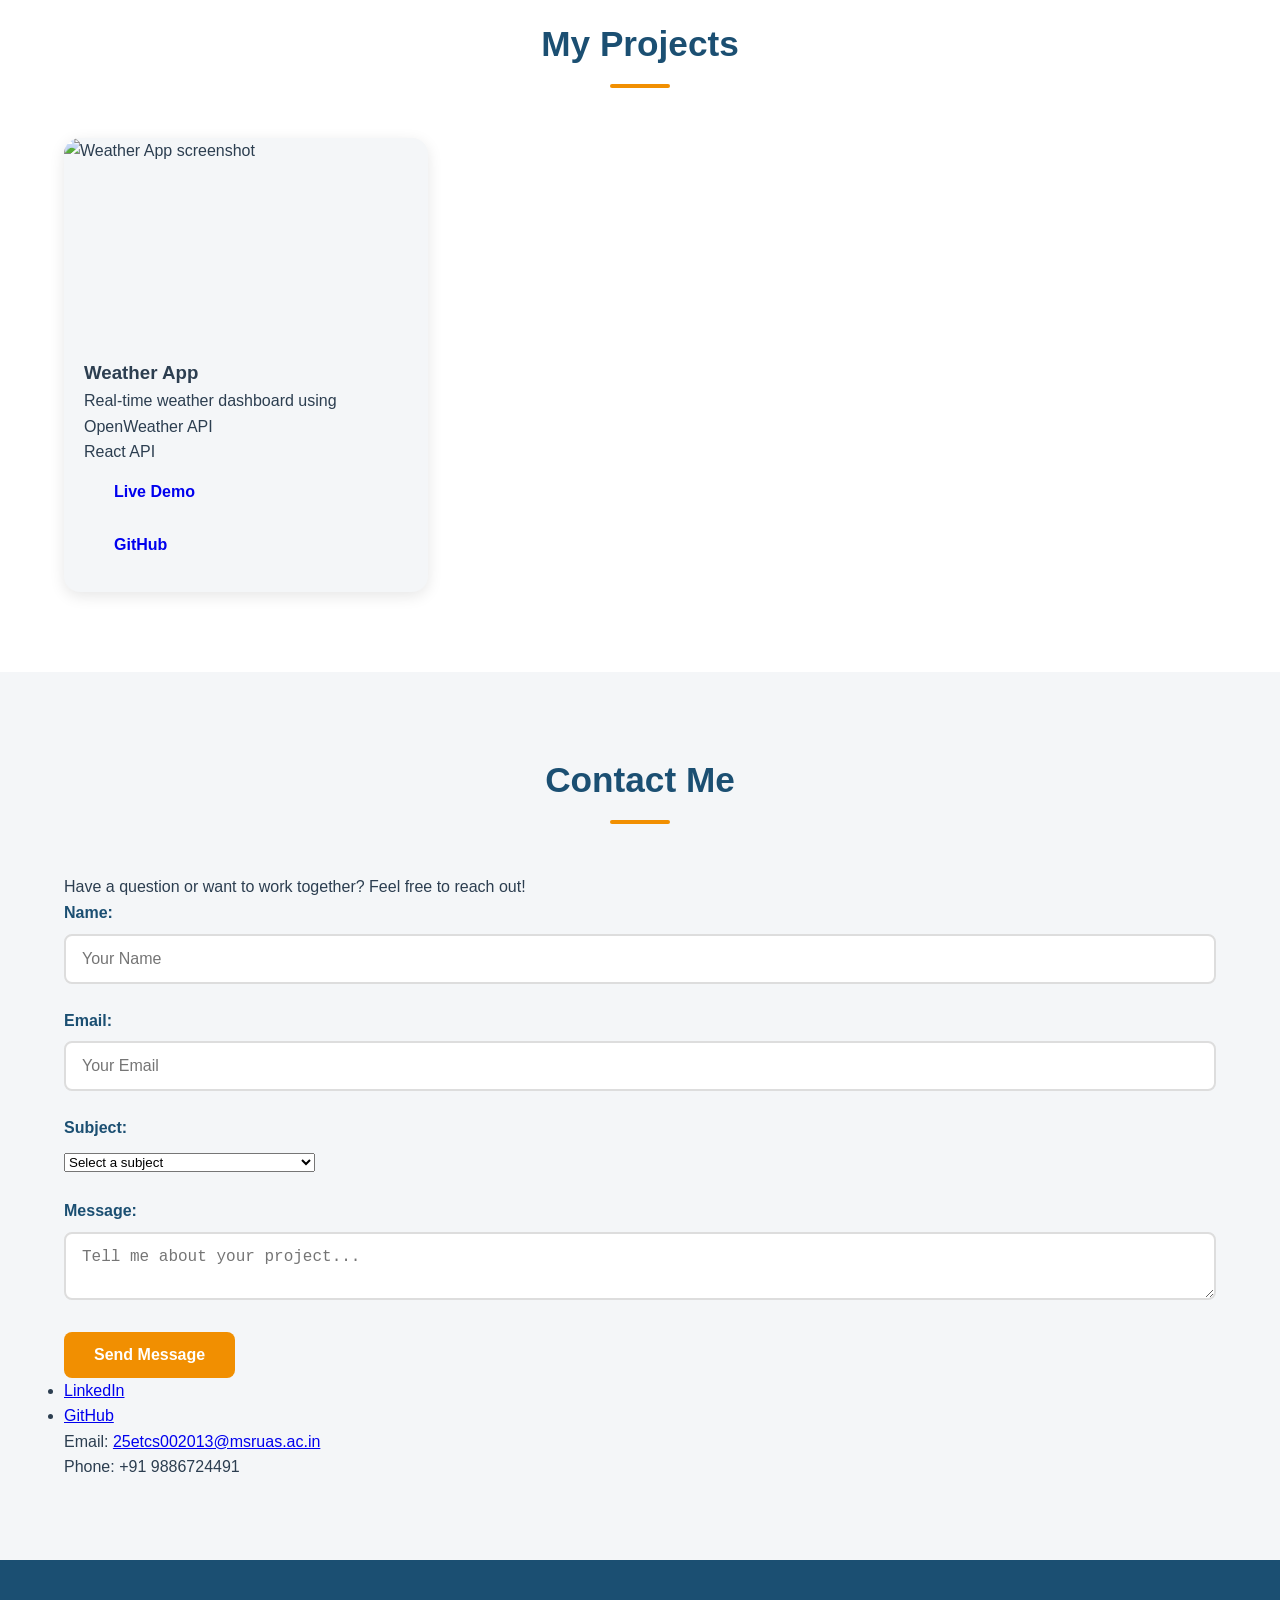
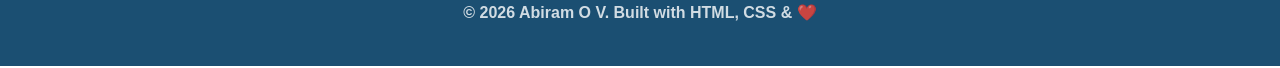
==== commit e8e36562: "Day8_updates" ====
--- a/index.html
+++ b/index.html
@@ -7,9 +7,9 @@
     <!--SEO Meta Tags-->
     <meta name="title" content="My Portfolio | Abiram">
     <meta name="description" content="Full stack developer specialising in React, Node.js, and responsive web design. Check out my portfolio to see my projects and skills.">
-    <meta name="keywords" content="Soumik, Portfolio, Web Developer, React, Node.js, HTML, CSS, JavaScript, Freelance Developer">
-    <meta name="author" content="Abiram">
-    <title>My Portfolio | Abiram</title>
+    <meta name="keywords" content="Abiram, Portfolio, Web Developer, React, Node.js, HTML, CSS, JavaScript, Freelance Developer">
+    <meta name="author" content="Abiram O V">
+    <title>My Portfolio | Abiram O V</title>
 
     <!--Open Graph Meta Tags for Social Media Sharing-->
     <meta property="og:title" content="My Portfolio | Abiram">
@@ -32,7 +32,7 @@
 <body>
     <!--NAVIGATION-->
     <nav class="navbar">
-        <div id="logo">Abiram</div>
+        <div id="logo">Abiram O V</div>
         <ul class="nav-links">
             <li><a href="#about">About</a></li>
             <li><a href="#skills">Skills</a></li>
@@ -179,7 +179,13 @@
 
     <!--FOOTER-->
     <footer class="site-footer"><strong>
-        <p>&copy; <span class="footer-year"></span> 2026 Abiram. All rights reserved.</p>
+        <p>
+            &copy; <span class="footer-year"></span> Abiram O V.
+            Built with HTML, CSS & ❤️
+        </p>
     </footer></strong>
+
+    <!--JavaScript for Dark Mode and Mobile Menu-->
+    <script src="script.js"></script>
 </body>
 </html>
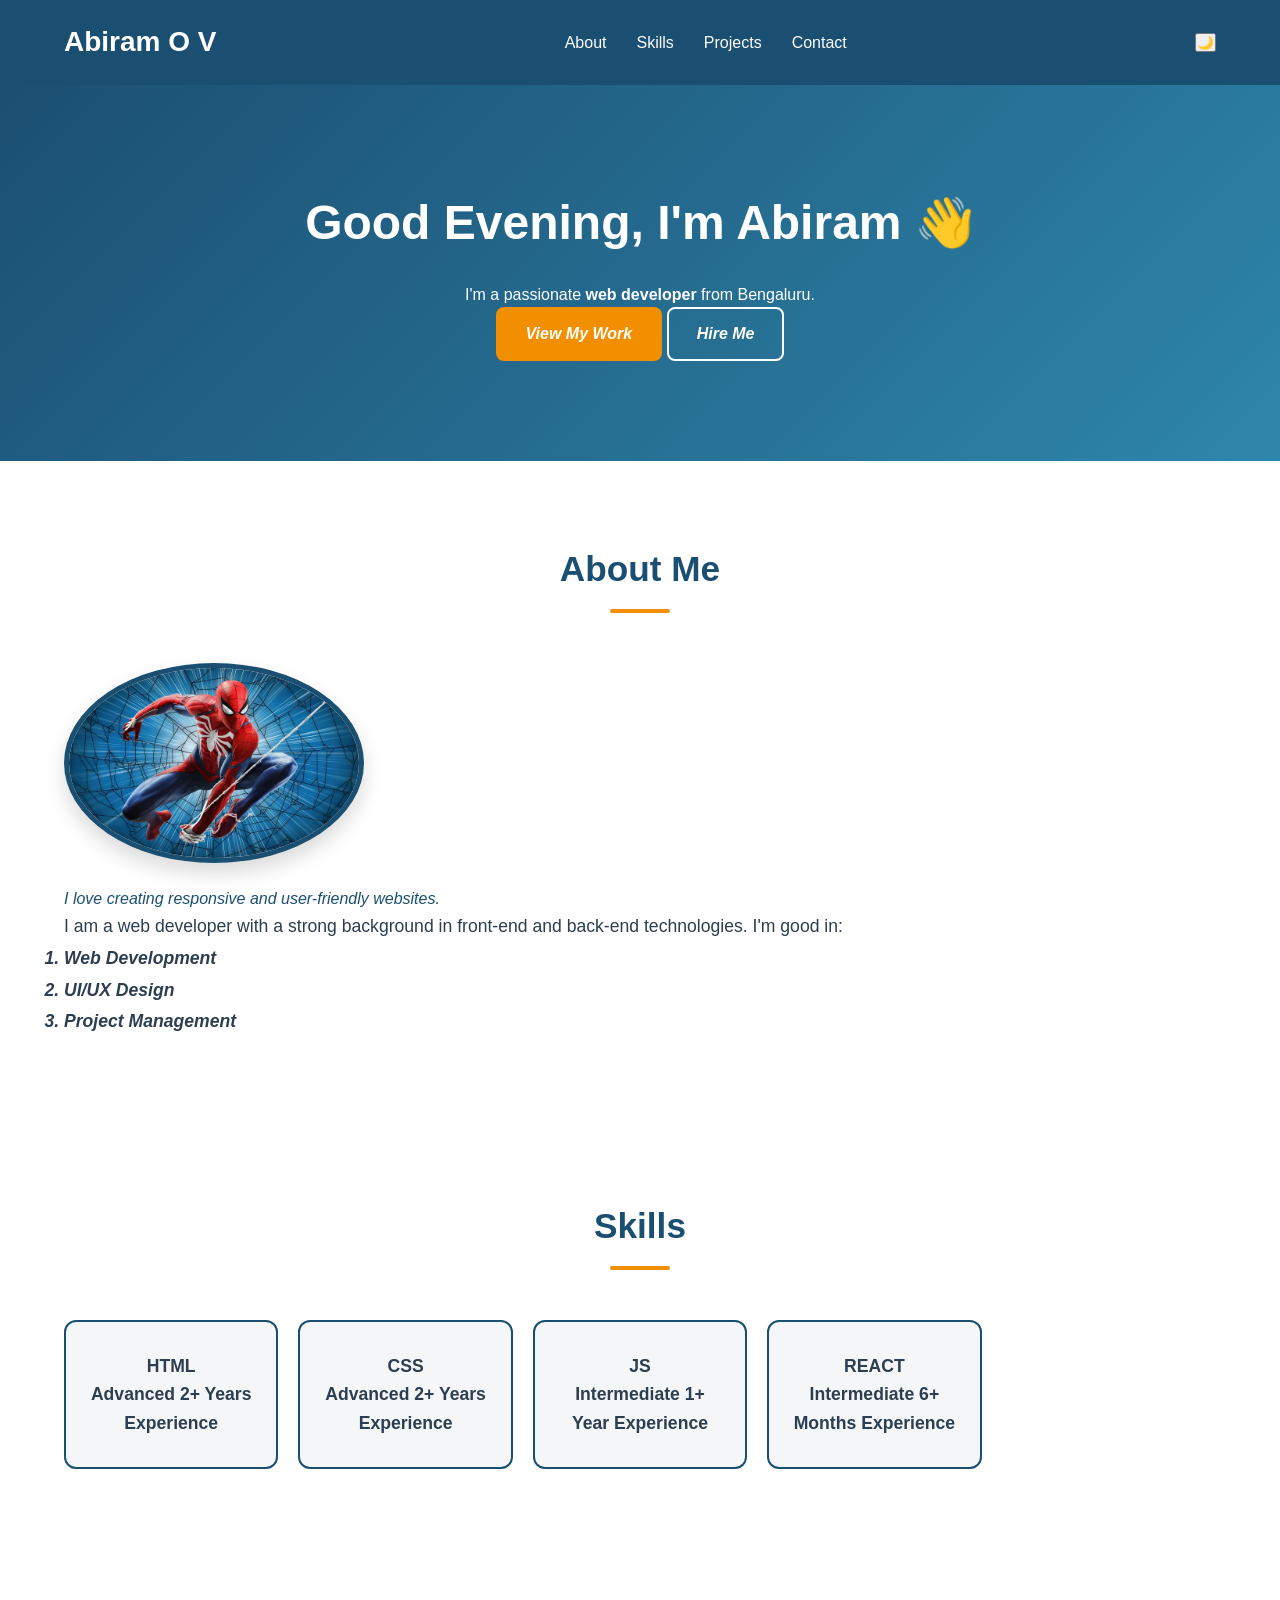
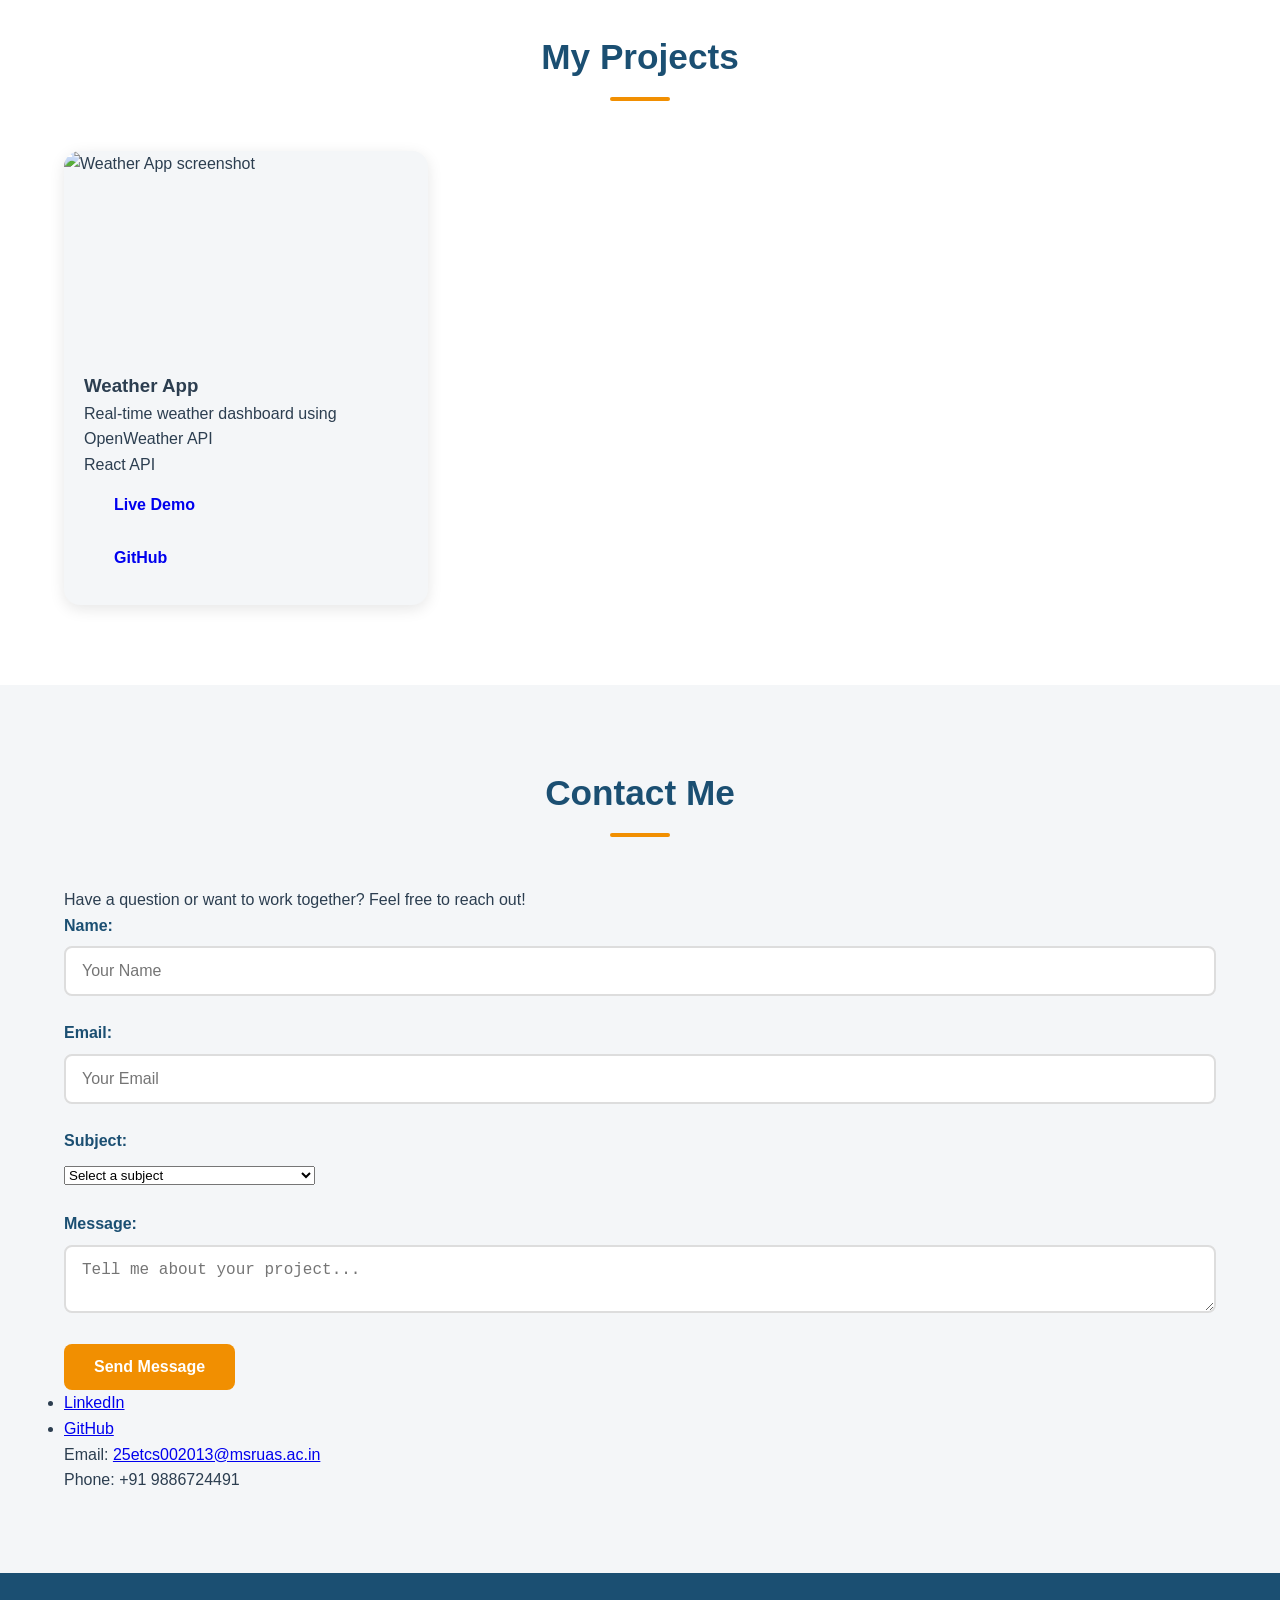
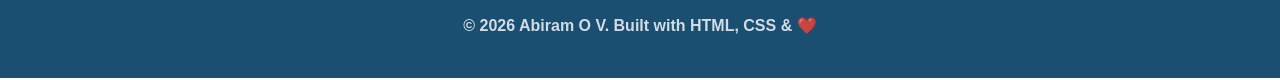
==== commit eee891d9: "Day9_updates" ====
--- a/index.html
+++ b/index.html
@@ -15,7 +15,7 @@
     <meta property="og:title" content="My Portfolio | Abiram">
     <meta property="og:description" content="Full stack developer specialising in React, Node.js, and responsive web design. Check out my portfolio to see my projects and skills.">
     <meta property="og:image" content="images/profile.jpg">
-    <meta property="og:url" content="[Your Portfolio URL]">
+    <meta property="og:url" content="http://127.0.0.1:5500/index.html">
     <meta property="og:type" content="website">
 
     <!--Twitter Card Meta Tags-->
@@ -30,33 +30,41 @@
 </head>
 
 <body>
-    <!--NAVIGATION-->
-    <nav class="navbar">
-        <div id="logo">Abiram O V</div>
-        <ul class="nav-links">
-            <li><a href="#about">About</a></li>
-            <li><a href="#skills">Skills</a></li>
-            <li><a href="#projects">Projects</a></li>
-            <li><a href="#contact">Contact</a></li>
-        </ul>
-
-        <!-- FOR DARK MODE -->
-        <button class="theme-toggle" title="Toggle Dark Mode" aria-label="Toggle Dark Mode">🌛</button>
- 
-        <!-- Mobile Menu -->
-        <button class="menu-toggle" aria-label="Toggle Navigation" aria-expanded="false">☰</button>
-    </nav>
+    <!-- HEADER + NAVIGATION -->
+    <header class="site-header">
+        <nav class="navbar">
+            <div class="logo">Abiram O V</div>
+            <ul class="nav-links">
+                <li><a href="#about">About</a></li>
+                <li><a href="#skills">Skills</a></li>
+                <li><a href="#projects">Projects</a></li>
+                <li><a href="#contact">Contact</a></li>
+            </ul>
+            <!-- FOR DARK MODE -->
+            <button class="theme-toggle" aria-label="Toggle Dark Mode" title="Toggle Dark Mode">
+                🌙
+            </button>
+            <!-- Mobile Menu -->
+            <button
+                class="menu-toggle"
+                aria-label="Toggle Navigation"
+                aria-expanded="false">
+                ☰
+            </button>
+        </nav>
+    </header>
+
+    <!-- MAIN CONTENT -->
+    <main>
 
     <!--HERO SECTION-->
-    <section class="hero-section" id="hero">
-        <header class="site-header">
-             <h1 >Hi, <span class="highlight">I'm Abiram</span></h1>
+    <section class="hero-section">
+             <h1 >Hi, I'm <span class="highlight">Abiram</span></h1>
             <p>I'm a passionate <strong>web developer</strong> from Bengaluru.</p>
             <div class="hero-buttons">
                 <a href="#projects" class="btn btn-primary"><em>View My Work</em></a>
                 <a href="#contact" class="btn btn-secondary"><em>Hire Me</em></a>
             </div>
-        </header>
     </section>
 
     <!--ABOUT SECTION-->
@@ -176,6 +184,7 @@
         <p>Email: <a href="mailto:25etcs002013@msruas.ac.in">25etcs002013@msruas.ac.in</a></p>
         <p>Phone: +91 9886724491</p>
     </section>
+    </main>
 
     <!--FOOTER-->
     <footer class="site-footer"><strong>
--- a/style.css
+++ b/style.css
@@ -4,6 +4,19 @@
     margin: 0;
     padding: 0;
     box-sizing: border-box;
+}
+
+html {
+    scroll-behavior: smooth;
+    scroll-padding-top: 80px;
+}
+
+.site-header {
+    position: sticky;
+    top: 0;
+    z-index: 1000;
+    background: var(--primary);
+    transition: background 0.3s ease, box-shadow 0.3s ease;
 }
 
 /* CSS Custom Properties (Variables) - DRY Priniciple */
@@ -29,16 +42,12 @@
     justify-content: space-between;
     align-items: center;
     padding: 20px 5%;
-    background: var(--primary);
-    position: sticky;
-    top: 0;
-    z-index: 1000;
-}
-
-#logo {
-    font-size: 20px;
-    color: var(--white);
+}
+
+.logo {
+    font-size: 28px;
     font-weight: bold;
+    color: var(--white);
 }
 
 .nav-links {
@@ -58,6 +67,12 @@
     color: var(--accent);
 }
 
+.nav-links a.active {
+    color: var(--accent);
+    font-weight: bold;
+    border-bottom: 2px solid var(--accent);
+}
+
 /* HERO SECTION */
 .hero-section {
     text-align: center;
@@ -69,7 +84,6 @@
 .hero-section h1 {
     font-size: 3rem;
     margin-bottom: 20px;
- 
 }
 
 /* SKILLS SECTION */
@@ -201,7 +215,6 @@
     flex: 1;
     font-size: 1.1rem;
     line-height: 1.8;
-   
 }
  
 /* SECTION STYLES */
@@ -327,3 +340,7 @@
  
     }
 }
+
+.site-header.scrolled {
+    box-shadow: 0 2px 20px rgba(0, 0, 0, 0.2);
+}
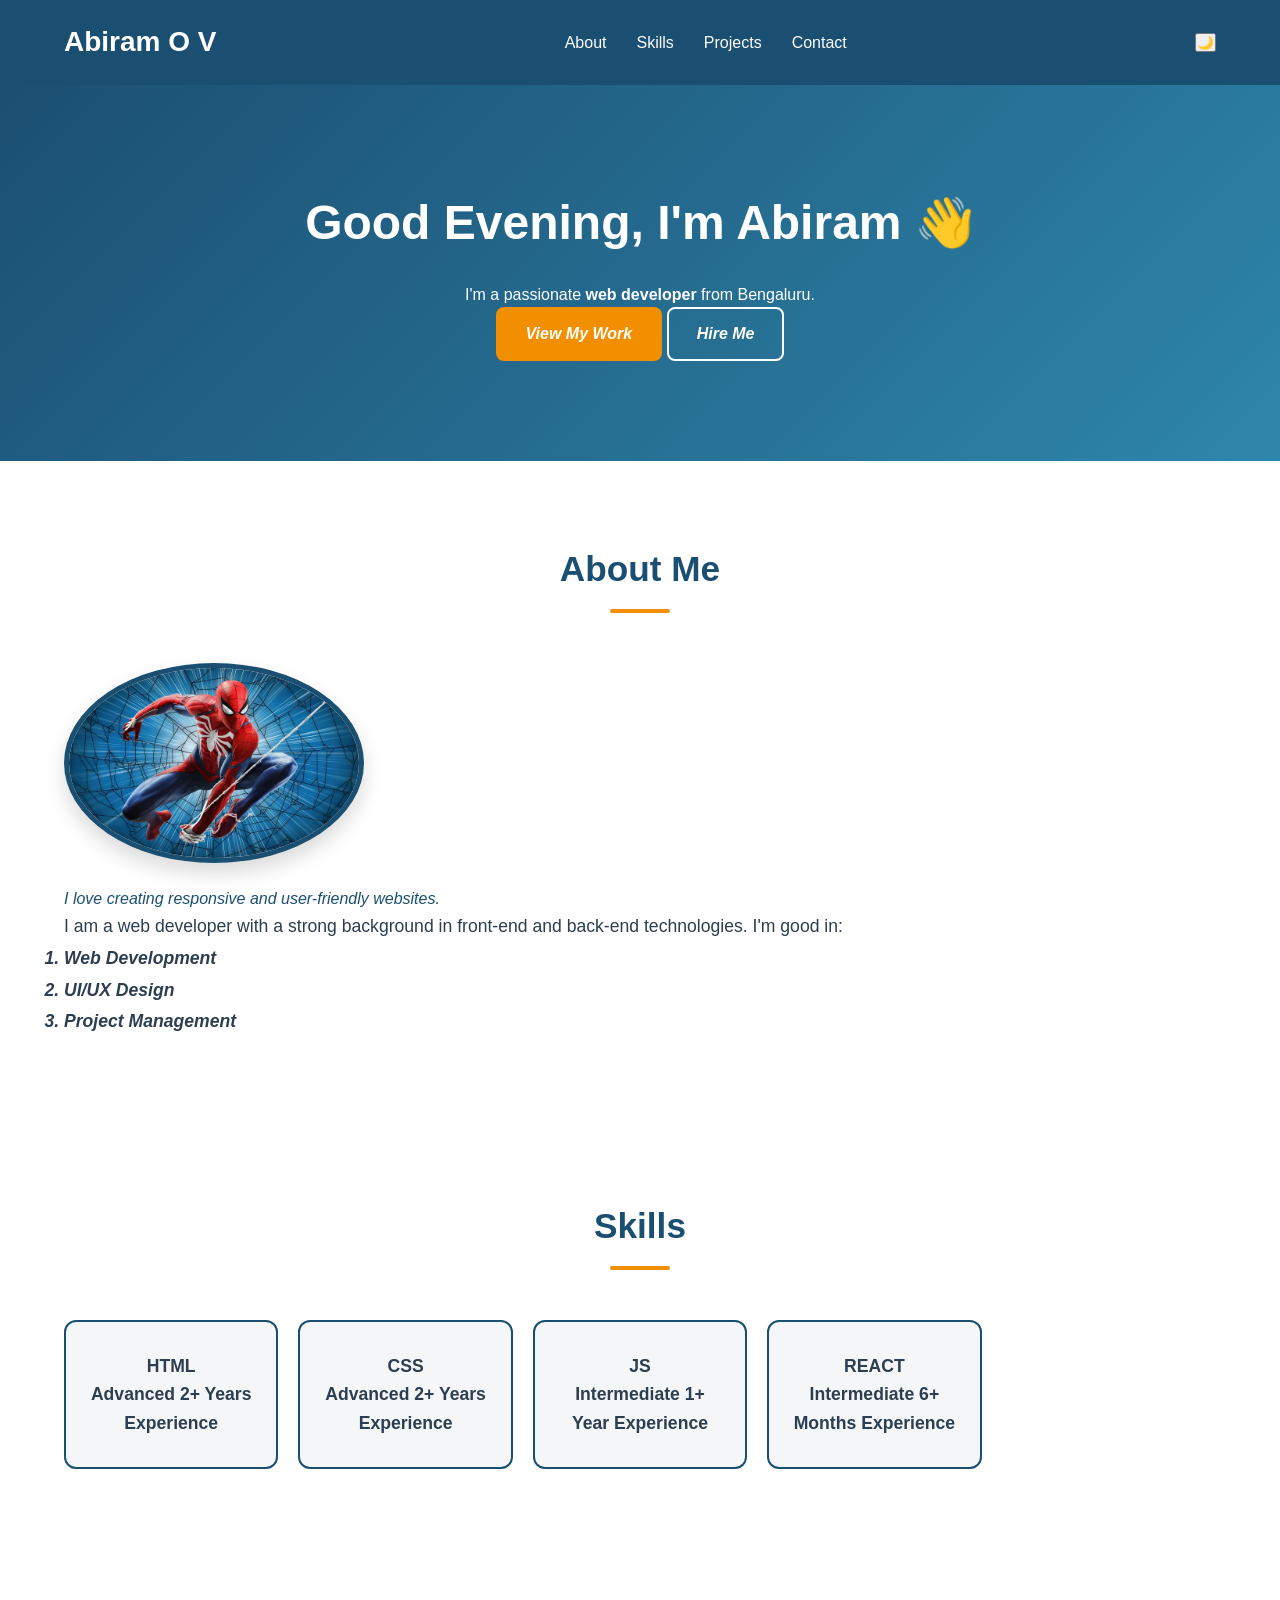
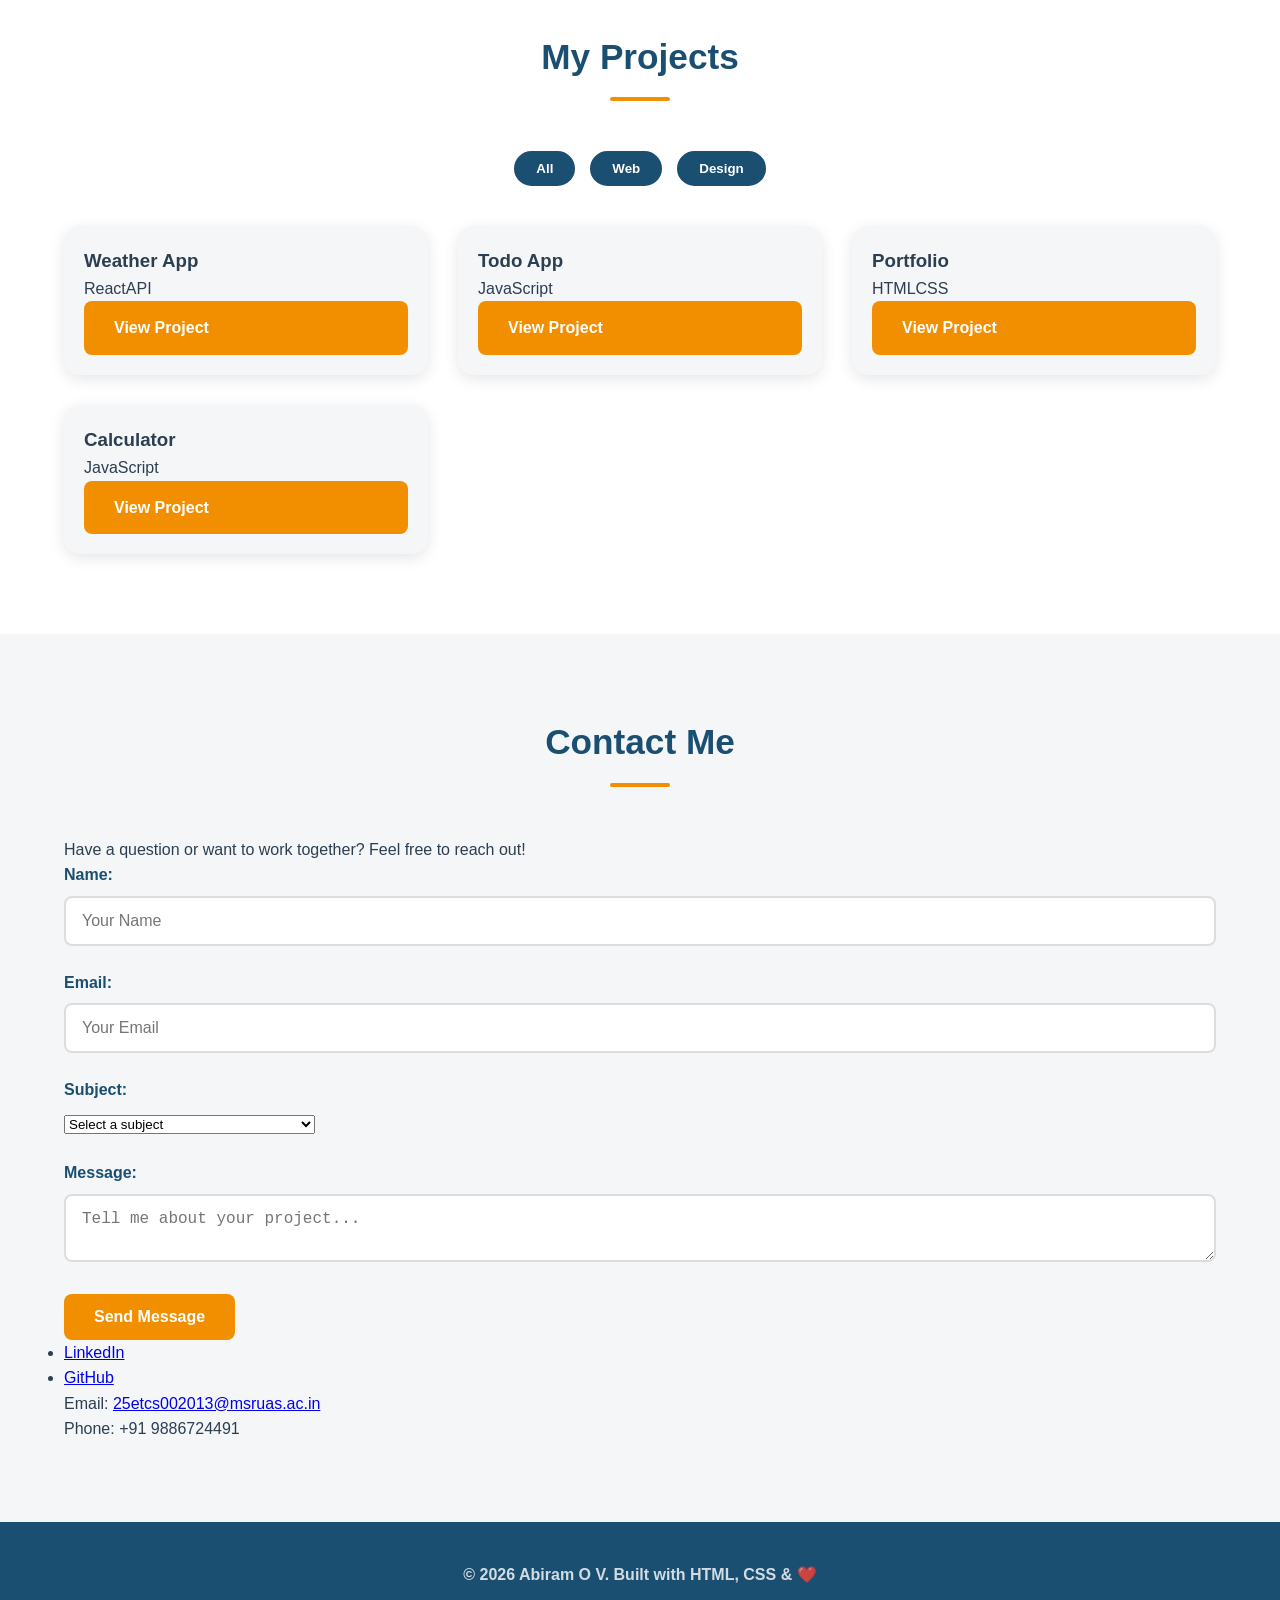
==== commit ded29d8b: "Day10_updates" ====
--- a/index.html
+++ b/index.html
@@ -124,6 +124,12 @@
     <!-- PROJECTS SECTION -->
     <section id="projects" class="projects-section">
     <h2>My Projects</h2>
+    <div class= "project-filters">
+        <!--The data-filter attribute is what our JS will read-->
+        <button class="filter-btn active" data-filter="all">All</button>
+        <button class="filter-btn active" data-filter="web">Web</button>
+        <button class="filter-btn active" data-filter="design">Design</button>
+    </div>
     <div class="projects-grid">
         <article class="project-card" data-category="web">
         <img src="project1.jpg" alt="Weather App screenshot">
--- a/style.css
+++ b/style.css
@@ -179,6 +179,28 @@
 .btn-secondary:hover {
     background: var(--white);
     color: var(--primary);
+}
+
+.project-filters {
+    display: flex;
+    justify-content: center;
+    gap: 15px;
+    margin-bottom: 30px;
+}
+.filter-btn {
+    padding: 8px 20px;
+    background: transparent;
+    border: 2px solid var(--primary);
+    color: var(--primary);
+    border-radius: 25px;
+    cursor: pointer;
+    font-weight: 600;
+    transition: all 0.3s ease;
+}
+.filter-btn:hover,
+.filter-btn.active {
+    background: var(--primary);
+    color: var(--white);
 }
 
 /* ABOUT SECTION */
@@ -337,7 +359,6 @@
     }
 .nav-links.open {
         display:flex;
- 
     }
 }
 
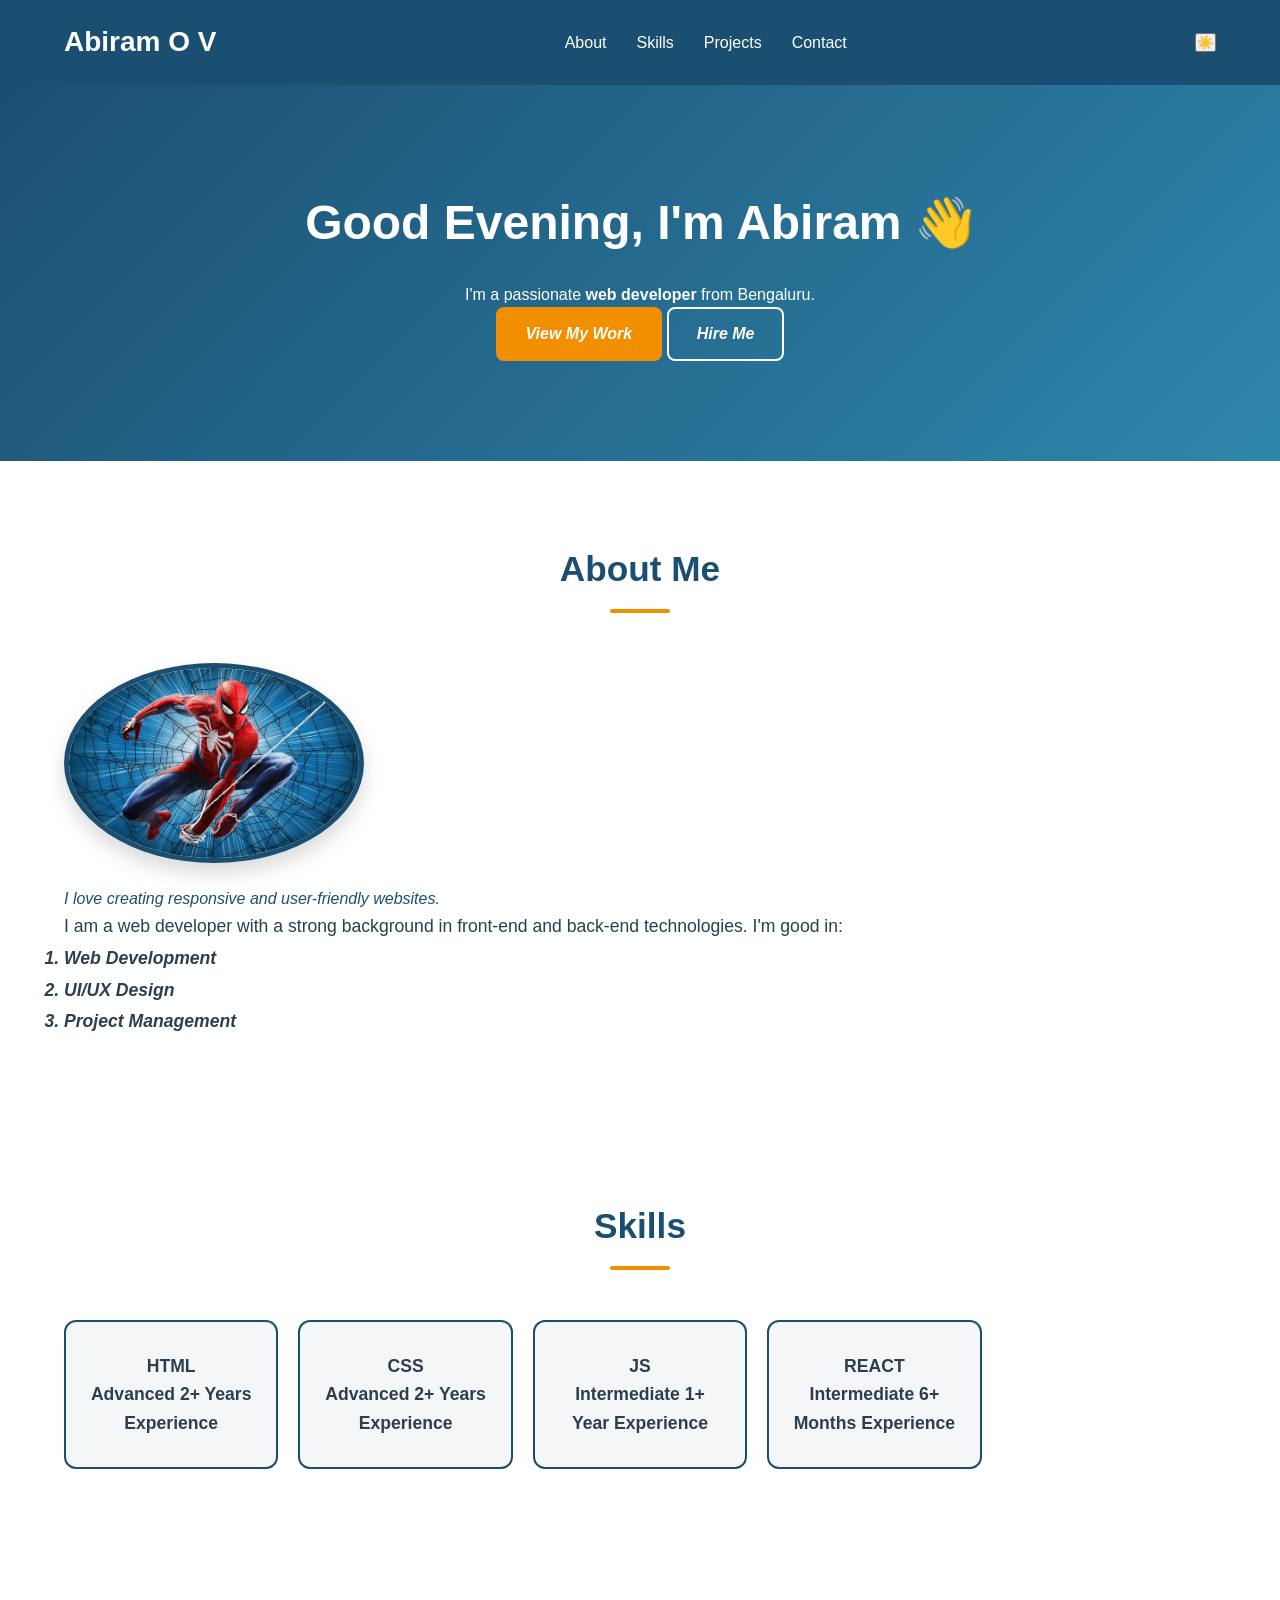
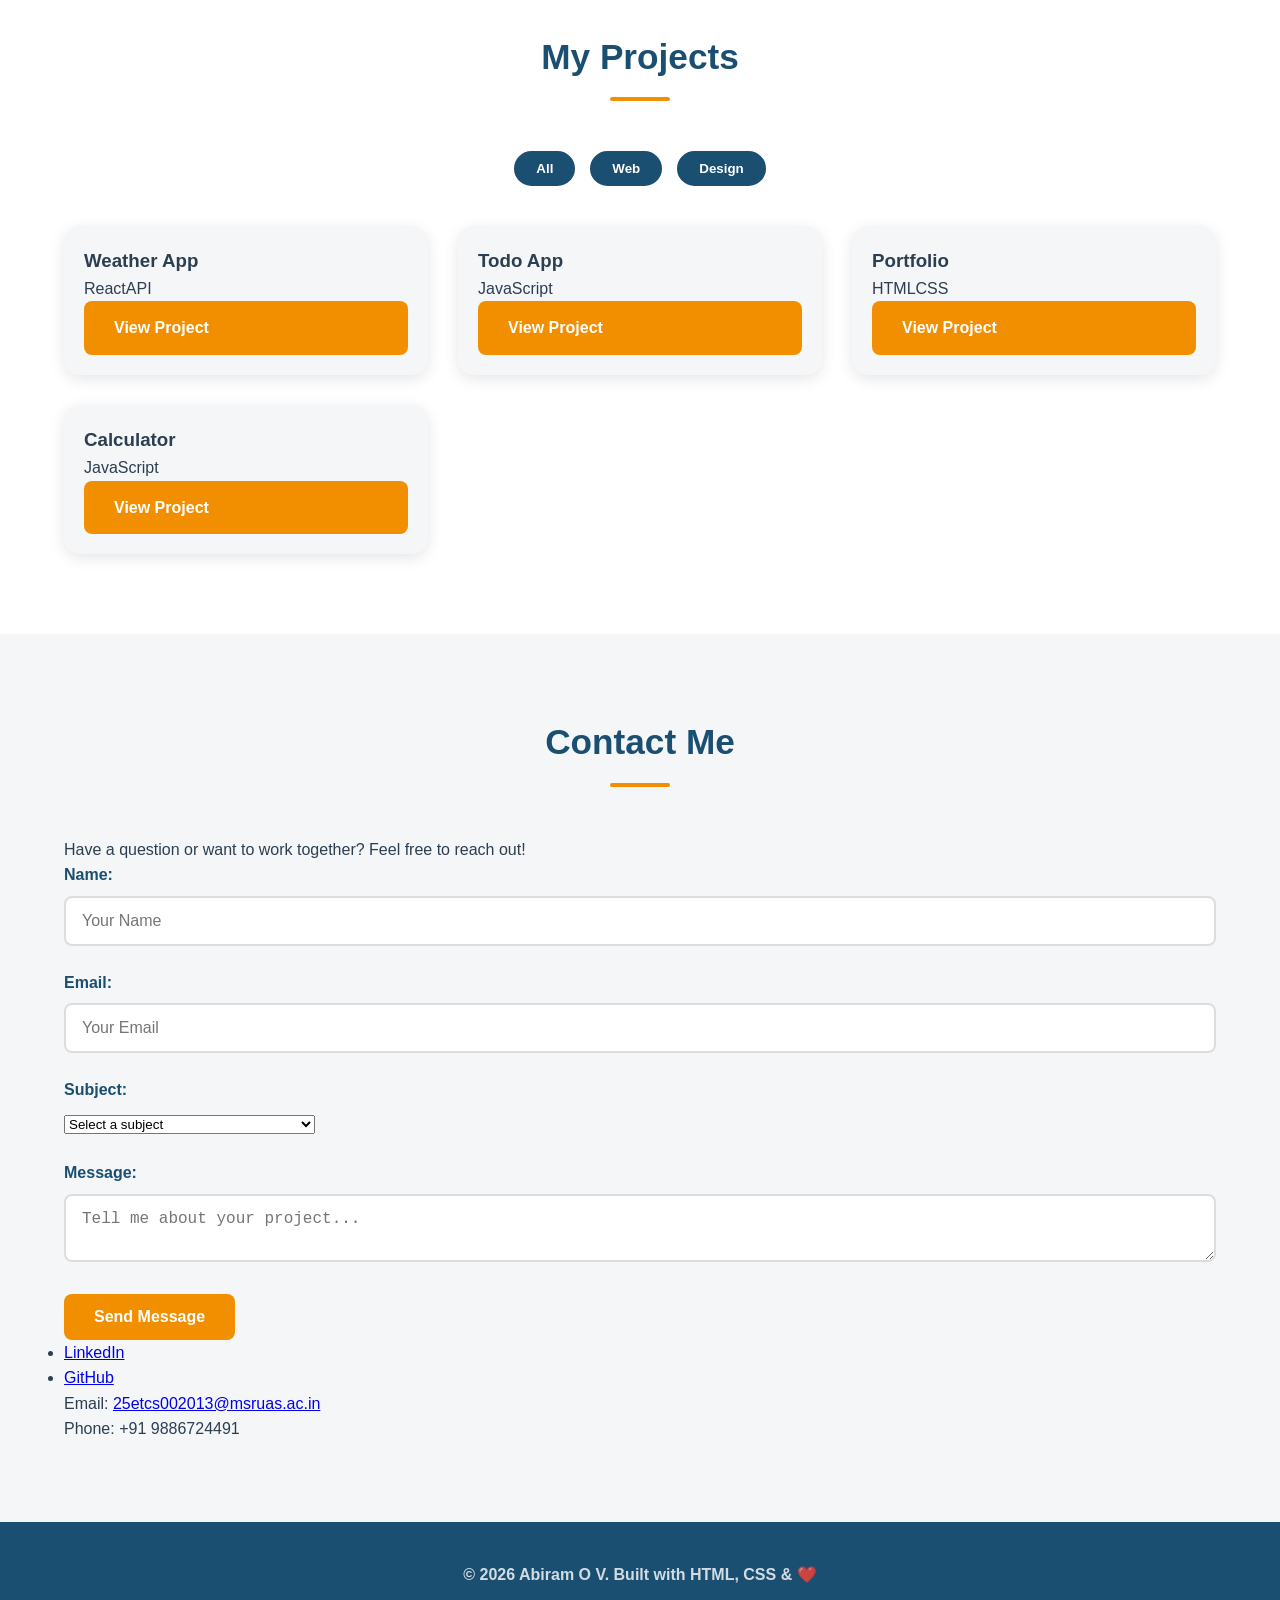
==== commit 93011e1b: "Day11_updates" ====
--- a/index.html
+++ b/index.html
@@ -152,7 +152,7 @@
         <h2>Contact Me</h2>
         <p>Have a question or want to work together? Feel free to reach out!</p>
 
-        <form action="#" method="POST">
+        <form id="contact-form" action="#" method="POST" novalidate>
             <div class="form-group">
                 <label for="name">Name:</label>
                 <input type="text" id="name" name="name" placeholder="Your Name" required>
--- a/style.css
+++ b/style.css
@@ -364,4 +364,155 @@
 
 .site-header.scrolled {
     box-shadow: 0 2px 20px rgba(0, 0, 0, 0.2);
+}
+
+/* FOR DARK MODE */
+/* Smooth Transition */
+body,
+.site-header,
+.hero-section,
+.skill-item,
+.project-card,
+.contact-section,
+.site-footer,
+input,
+textarea,
+.btn,
+a {
+    transition: all 0.3s ease;
+}
+ 
+/* Body */
+body[data-theme="dark"] {
+    background: #121212;
+    color: #f5f5f5;
+}
+ 
+/* Header */
+body[data-theme="dark"] .site-header,
+body[data-theme="dark"] .navbar {
+    background: #1a1a1a;
+}
+ 
+/* Navigation Links */
+body[data-theme="dark"] .nav-links a {
+    color: #ffffff;
+}
+ 
+body[data-theme="dark"] .nav-links a:hover,
+body[data-theme="dark"] .nav-links a.active {
+    color: #F18F01;
+}
+ 
+/* Logo */
+body[data-theme="dark"] .logo {
+    color: #ffffff;
+}
+ 
+/* Hero */
+body[data-theme="dark"] .hero-section {
+    background: linear-gradient(135deg, #111827, #1f2937);
+}
+ 
+/* Highlight */
+body[data-theme="dark"] .highlight {
+    color: #F18F01;
+}
+ 
+/* About */
+body[data-theme="dark"] .about-section {
+    background: #121212;
+    color: #f5f5f5;
+}
+ 
+/* Skills */
+body[data-theme="dark"] .skills-section {
+    background: #181818;
+}
+ 
+body[data-theme="dark"] .skill-item {
+    background: #242424;
+    color: #ffffff;
+    border-color: #F18F01;
+}
+ 
+/* Projects */
+body[data-theme="dark"] .projects-section {
+    background: #121212;
+}
+ 
+body[data-theme="dark"] .project-card {
+    background: #242424;
+    color: #ffffff;
+    box-shadow: 0 5px 20px rgba(255,255,255,0.08);
+}
+ 
+body[data-theme="dark"] .project-card h3,
+body[data-theme="dark"] .project-card p {
+    color: #ffffff;
+}
+ 
+/* Tags */
+body[data-theme="dark"] .tag {
+    background: #F18F01;
+    color: #ffffff;
+}
+ 
+/* Contact */
+body[data-theme="dark"] .contact-section {
+    background: #181818;
+}
+  
+/* Form */
+body[data-theme="dark"] input,
+body[data-theme="dark"] textarea {
+    background: #2b2b2b;
+    color: #ffffff;
+    border: 1px solid #555;
+}
+ 
+body[data-theme="dark"] input::placeholder,
+body[data-theme="dark"] textarea::placeholder {
+    color: #bdbdbd;
+}
+ 
+body[data-theme="dark"] label {
+    color: #ffffff;
+}
+ 
+/* Buttons */
+body[data-theme="dark"] .btn-primary {
+    background: #F18F01;
+    color: #ffffff;
+}
+ 
+body[data-theme="dark"] .btn-secondary {
+    border-color: #ffffff;
+    color: #ffffff;
+}
+ 
+body[data-theme="dark"] .btn-secondary:hover {
+    background: #ffffff;
+    color: #121212;
+}
+ 
+/* Footer */
+body[data-theme="dark"] .site-footer {
+    background: #1a1a1a;
+    color: #cccccc;
+}
+ 
+body[data-theme="dark"] .site-footer a {
+    color: #ffffff;
+}
+ 
+body[data-theme="dark"] .site-footer a:hover {
+    color: #F18F01;
+}
+ 
+/* Theme Button */
+body[data-theme="dark"] .theme-toggle {
+    background: #333333;
+    color: #ffffff;
+    border: 1px solid #666666;
 }
